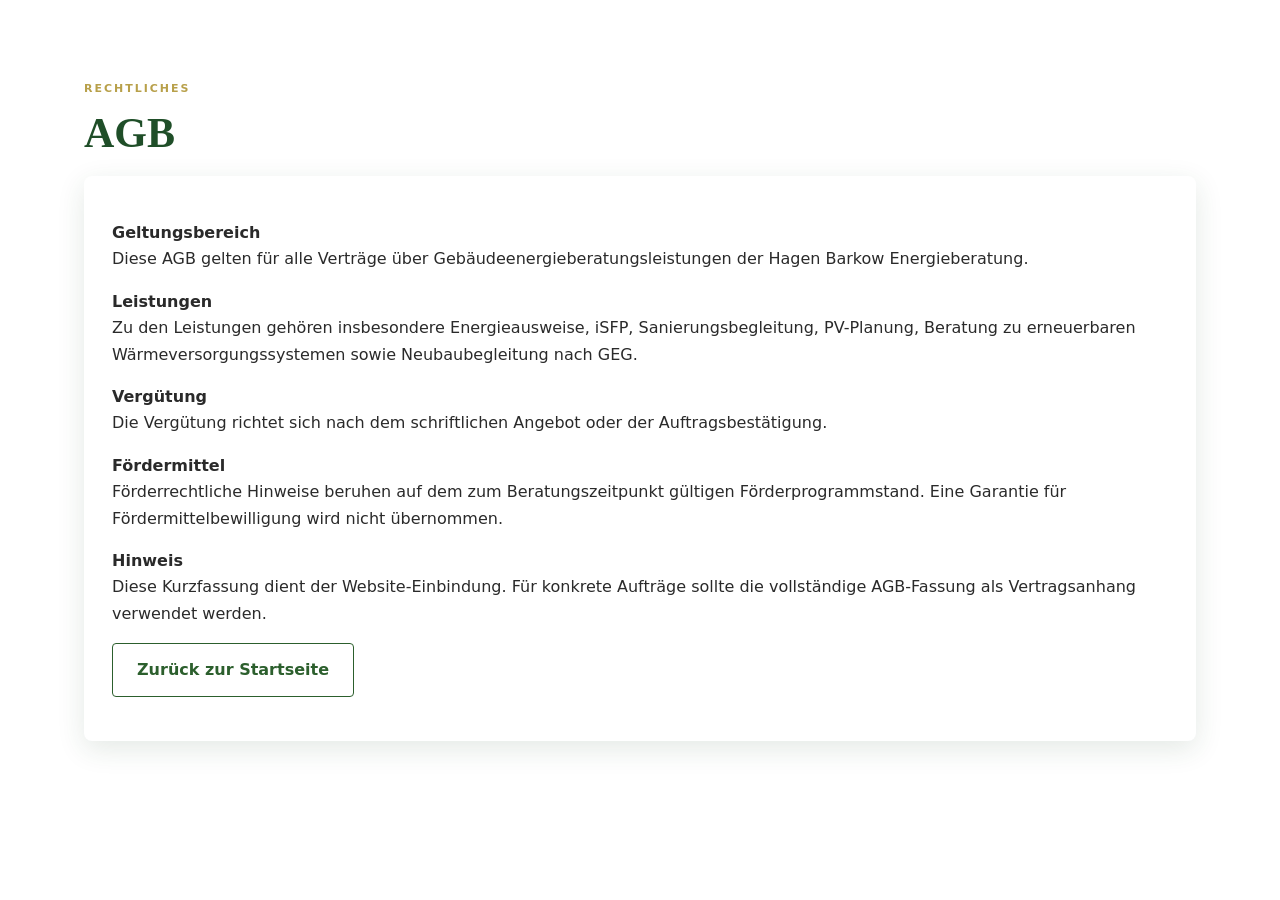
==== agb.html @ a82a9594 "Add files via upload" ====
<!DOCTYPE html><html lang="de"><head><meta charset="UTF-8"><meta name="viewport" content="width=device-width, initial-scale=1.0"><title>AGB | Hagen Barkow Energieberatung</title><link rel="stylesheet" href="style.css"></head><body><section class="section"><div class="container"><div class="eyebrow">Rechtliches</div><h2>AGB</h2><div class="box"><p><strong>Geltungsbereich</strong><br>Diese AGB gelten für alle Verträge über Gebäudeenergieberatungsleistungen der Hagen Barkow Energieberatung.</p><p><strong>Leistungen</strong><br>Zu den Leistungen gehören insbesondere Energieausweise, iSFP, Sanierungsbegleitung, PV-Planung, Beratung zu erneuerbaren Wärmeversorgungssystemen sowie Neubaubegleitung nach GEG.</p><p><strong>Vergütung</strong><br>Die Vergütung richtet sich nach dem schriftlichen Angebot oder der Auftragsbestätigung.</p><p><strong>Fördermittel</strong><br>Förderrechtliche Hinweise beruhen auf dem zum Beratungszeitpunkt gültigen Förderprogrammstand. Eine Garantie für Fördermittelbewilligung wird nicht übernommen.</p><p><strong>Hinweis</strong><br>Diese Kurzfassung dient der Website-Einbindung. Für konkrete Aufträge sollte die vollständige AGB-Fassung als Vertragsanhang verwendet werden.</p><p><a class="btn btn-outline" href="index.html">Zurück zur Startseite</a></p></div></div></section></body></html>
---- style.css ----
:root{--gd:#1F4E28;--gm:#2C5F2D;--gl:#E8F2E9;--gp:#F4FAF4;--gold:#B8A04A;--gray:#2A2A2A;--mid:#5A6A5B;--white:#fff;--serif:'Fraunces',Georgia,serif;--sans:'DM Sans',system-ui,sans-serif;--shadow:0 8px 28px rgba(31,78,40,.12);--max:1160px}
*{box-sizing:border-box}html{scroll-behavior:smooth}body{margin:0;font-family:var(--sans);color:var(--gray);line-height:1.65;background:#fff}a{text-decoration:none;color:inherit}.container{max-width:var(--max);margin:0 auto;padding:0 24px}
nav{position:fixed;top:0;left:0;right:0;background:rgba(31,78,40,.96);z-index:100;border-bottom:1px solid rgba(255,255,255,.08)}nav.scrolled{box-shadow:0 8px 24px rgba(0,0,0,.22)}
.nav-inner{display:flex;align-items:center;justify-content:space-between;height:66px;gap:24px}.nav-logo{font-family:var(--serif);font-size:18px;font-weight:700;color:#fff}.nav-logo span{color:var(--gold)}.nav-links{display:flex;gap:24px;list-style:none}.nav-links a{font-size:14px;color:rgba(255,255,255,.8)}.nav-links a:hover{color:#fff}.nav-cta{white-space:nowrap}.hamburger{display:none;flex-direction:column;gap:4px;cursor:pointer}.hamburger span{width:22px;height:2px;background:#fff}
.hero{padding:120px 0 80px;background:linear-gradient(135deg,var(--gd),var(--gm));color:#fff;position:relative;overflow:hidden}.hero-bg,.hero-grid{position:absolute;inset:0}.hero-bg{background:radial-gradient(ellipse 70% 60% at 100% 10%, rgba(61,122,62,.35) 0%, transparent 55%),radial-gradient(ellipse 40% 70% at -5% 85%, rgba(44,95,45,.35) 0%, transparent 55%)}.hero-grid{background-image:linear-gradient(rgba(255,255,255,.025) 1px, transparent 1px),linear-gradient(90deg, rgba(255,255,255,.025) 1px, transparent 1px);background-size:56px 56px}
.hero-inner{position:relative;display:grid;grid-template-columns:1.2fr .8fr;gap:48px;align-items:center}.hero-tag{display:inline-block;padding:6px 14px;border:1px solid rgba(184,160,74,.35);background:rgba(184,160,74,.14);border-radius:999px;color:var(--gold);font-size:12px;font-weight:700;letter-spacing:.12em;text-transform:uppercase}.hero h1{font-family:var(--serif);font-size:clamp(36px,6vw,68px);line-height:1.05;margin:18px 0 8px}.hero h1 em{color:#A7C5A6}.hero-sub{font-family:var(--serif);font-style:italic;color:rgba(255,255,255,.72);font-size:22px}.hero-desc{margin:24px 0;max-width:620px;padding-left:18px;border-left:2px solid var(--gold);color:rgba(255,255,255,.84)}.hero-actions{display:flex;gap:14px;flex-wrap:wrap}.hero-note{margin:14px 0 24px;color:rgba(255,255,255,.72);font-size:14px}.hero-trust{display:flex;flex-wrap:wrap;gap:16px;color:rgba(255,255,255,.75);font-size:13px}.hero-card,.box,.card{background:#fff;border-radius:8px;box-shadow:var(--shadow)}.hero-card{padding:28px;color:var(--gray)}.hero-card h3,.card h3,.box h3{font-family:var(--serif);font-size:22px;color:var(--gd);margin:0 0 14px}.service-list{padding-left:18px;line-height:1.9}
.btn{display:inline-flex;align-items:center;justify-content:center;padding:13px 24px;border-radius:4px;font-weight:700;border:none;cursor:pointer}.btn-primary{background:var(--gold);color:#fff}.btn-ghost{background:transparent;border:1px solid rgba(255,255,255,.45);color:#fff}.btn-outline{background:transparent;border:1px solid var(--gm);color:var(--gm)}
.stats-bar{background:var(--gm);color:#fff}.stats-inner{display:grid;grid-template-columns:repeat(4,1fr)}.stats-inner>div{text-align:center;padding:22px 12px;border-right:1px solid rgba(255,255,255,.14)}.stats-inner>div:last-child{border-right:none}.stats-inner strong{display:block;font-family:var(--serif);font-size:28px}.stats-inner span{font-size:12px;color:rgba(255,255,255,.72)}
.section{padding:80px 0}.section-sm{padding:56px 0}.alt{background:var(--gp)}.dark{background:var(--gd);color:#fff}.eyebrow{font-size:11px;font-weight:700;letter-spacing:.18em;text-transform:uppercase;color:var(--gold);margin-bottom:12px}.eyebrow.light{color:#fff}h2{font-family:var(--serif);font-size:clamp(28px,4vw,42px);line-height:1.14;color:var(--gd);margin:0 0 18px}.dark h2,.cta-bg h2{color:#fff}.section-intro{max-width:680px;color:var(--mid)}.light-text{color:rgba(255,255,255,.75)}
.two-col{display:grid;grid-template-columns:1fr 1fr;gap:56px;align-items:start}.box{padding:28px}.checklist{padding-left:18px;line-height:1.9}.cards{display:grid;grid-template-columns:repeat(3,1fr);gap:20px}.cards.three{grid-template-columns:repeat(3,1fr)}.card{padding:24px}.darkcard{background:rgba(255,255,255,.08);color:#fff;border:1px solid rgba(255,255,255,.1)}.darkcard h3{color:#fff}
.contact-lead{margin:16px 0 10px;color:var(--gm);font-weight:700}.contact-form{display:grid;gap:12px;margin-top:18px}.contact-form input,.contact-form select,.contact-form textarea{width:100%;padding:12px 14px;border:1px solid rgba(44,95,45,.18);border-radius:4px;font:inherit}.contact-form textarea{min-height:120px;resize:vertical}.consent{display:flex;gap:8px;align-items:flex-start;font-size:12px;color:var(--mid)}.consent a{color:var(--gm);text-decoration:underline}
.cta-bg{background:var(--gm);color:#fff}.cta-inner{display:grid;grid-template-columns:1fr auto;gap:40px;align-items:center}.cta-buttons{display:flex;gap:12px;flex-direction:column}
footer{background:var(--gd);color:rgba(255,255,255,.75);padding:36px 0}.footer{display:flex;justify-content:space-between;gap:24px;align-items:flex-start}.footer-title{font-family:var(--serif);font-size:22px;color:#fff;margin-bottom:8px}.footer-links{display:flex;gap:18px;flex-wrap:wrap}.footer-links a{color:rgba(255,255,255,.75)}.footer-links a:hover{color:#fff}
@media (max-width:900px){.hero-inner,.two-col,.cards,.cards.three{grid-template-columns:1fr}.stats-inner{grid-template-columns:repeat(2,1fr)}}
@media (max-width:760px){.nav-links,.nav-cta{display:none}.hamburger{display:flex}.nav-links.mobile-open{display:flex;position:absolute;top:66px;left:0;right:0;background:rgba(31,78,40,.98);padding:16px 24px;flex-direction:column}.footer,.cta-inner{flex-direction:column;display:flex}}
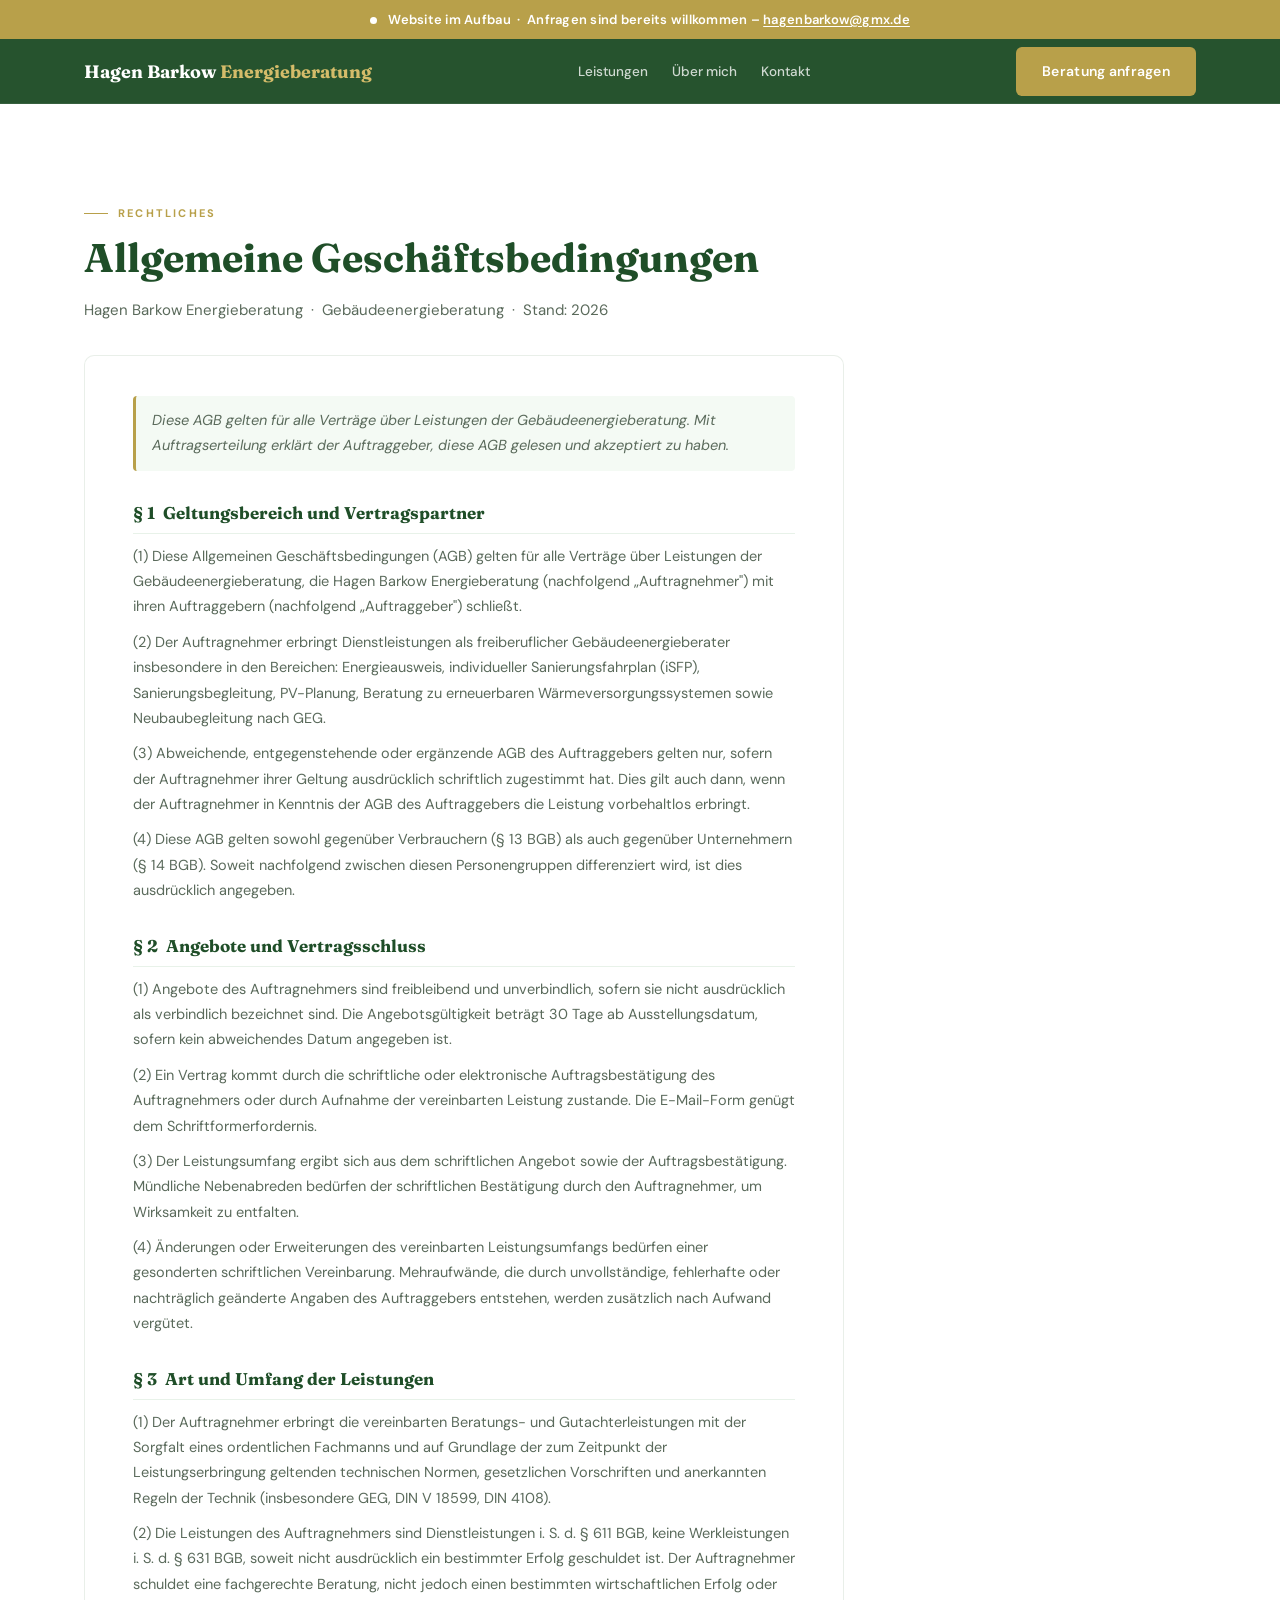
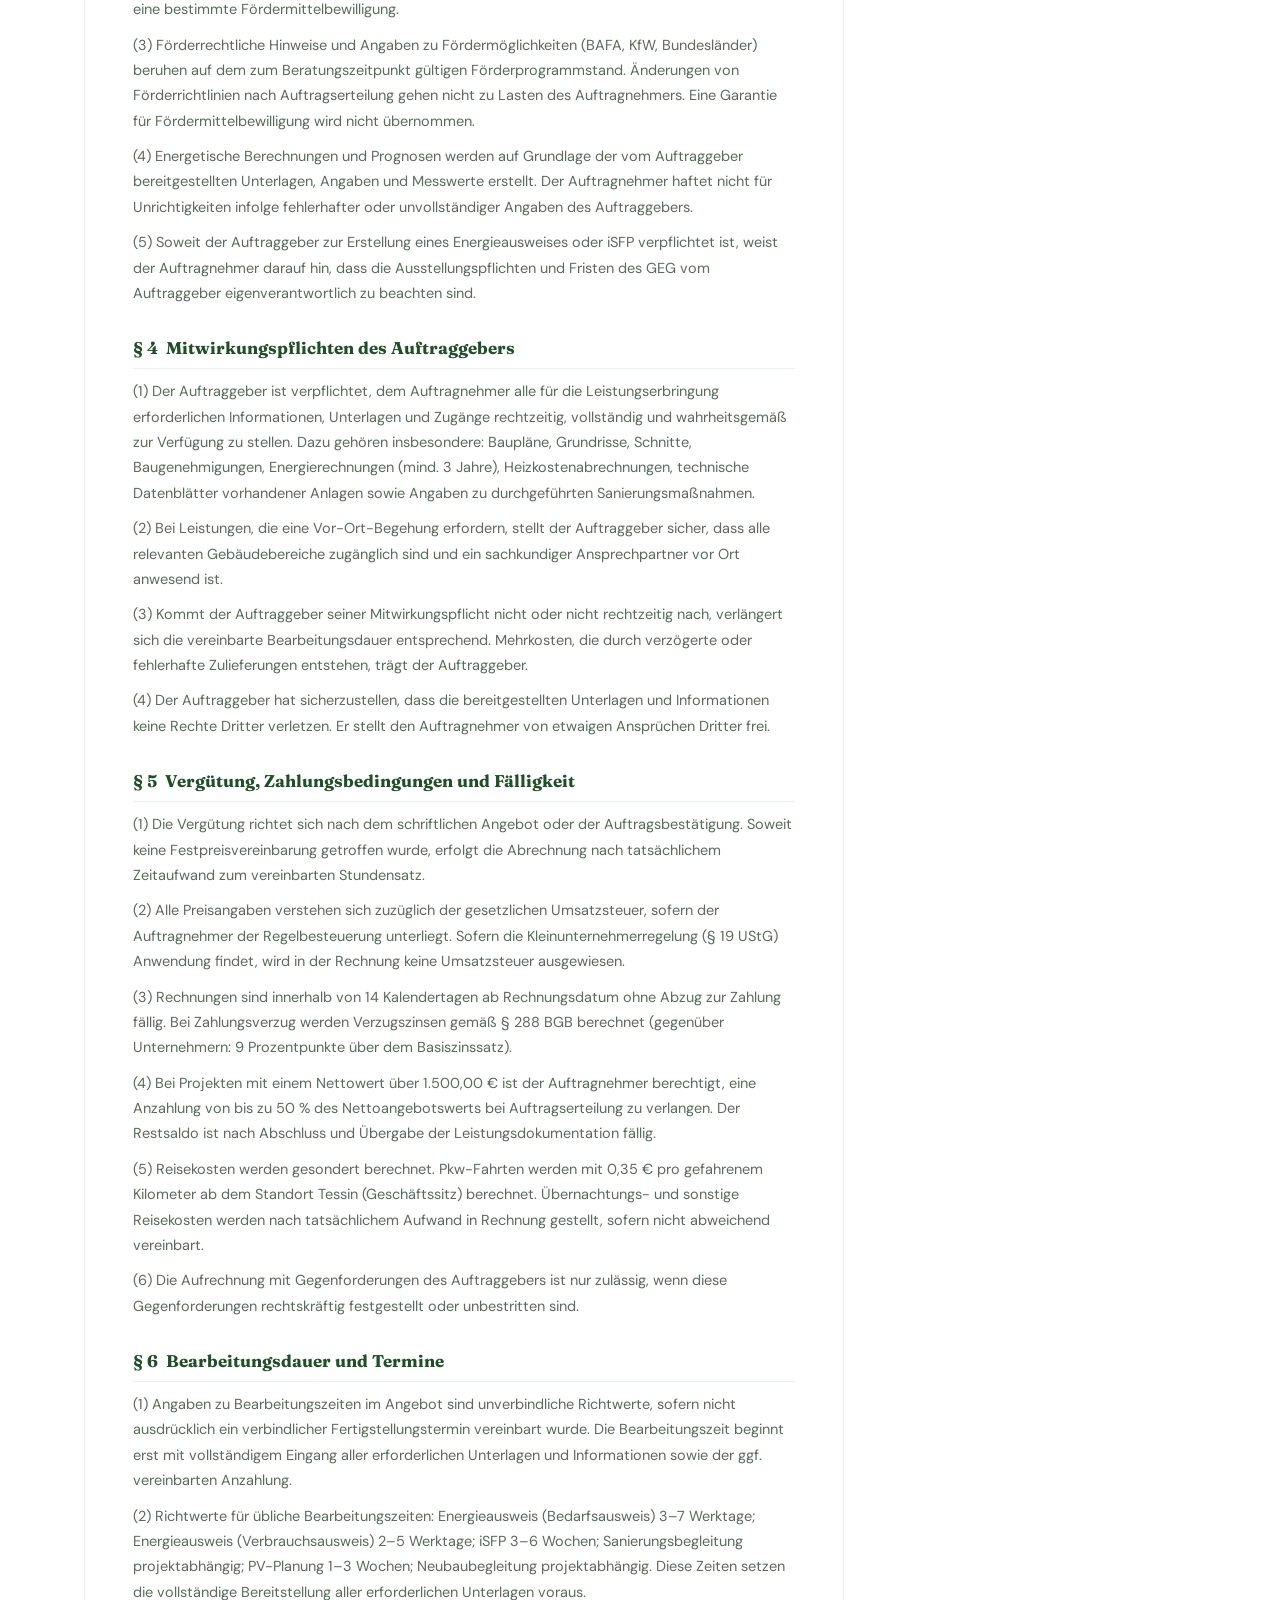
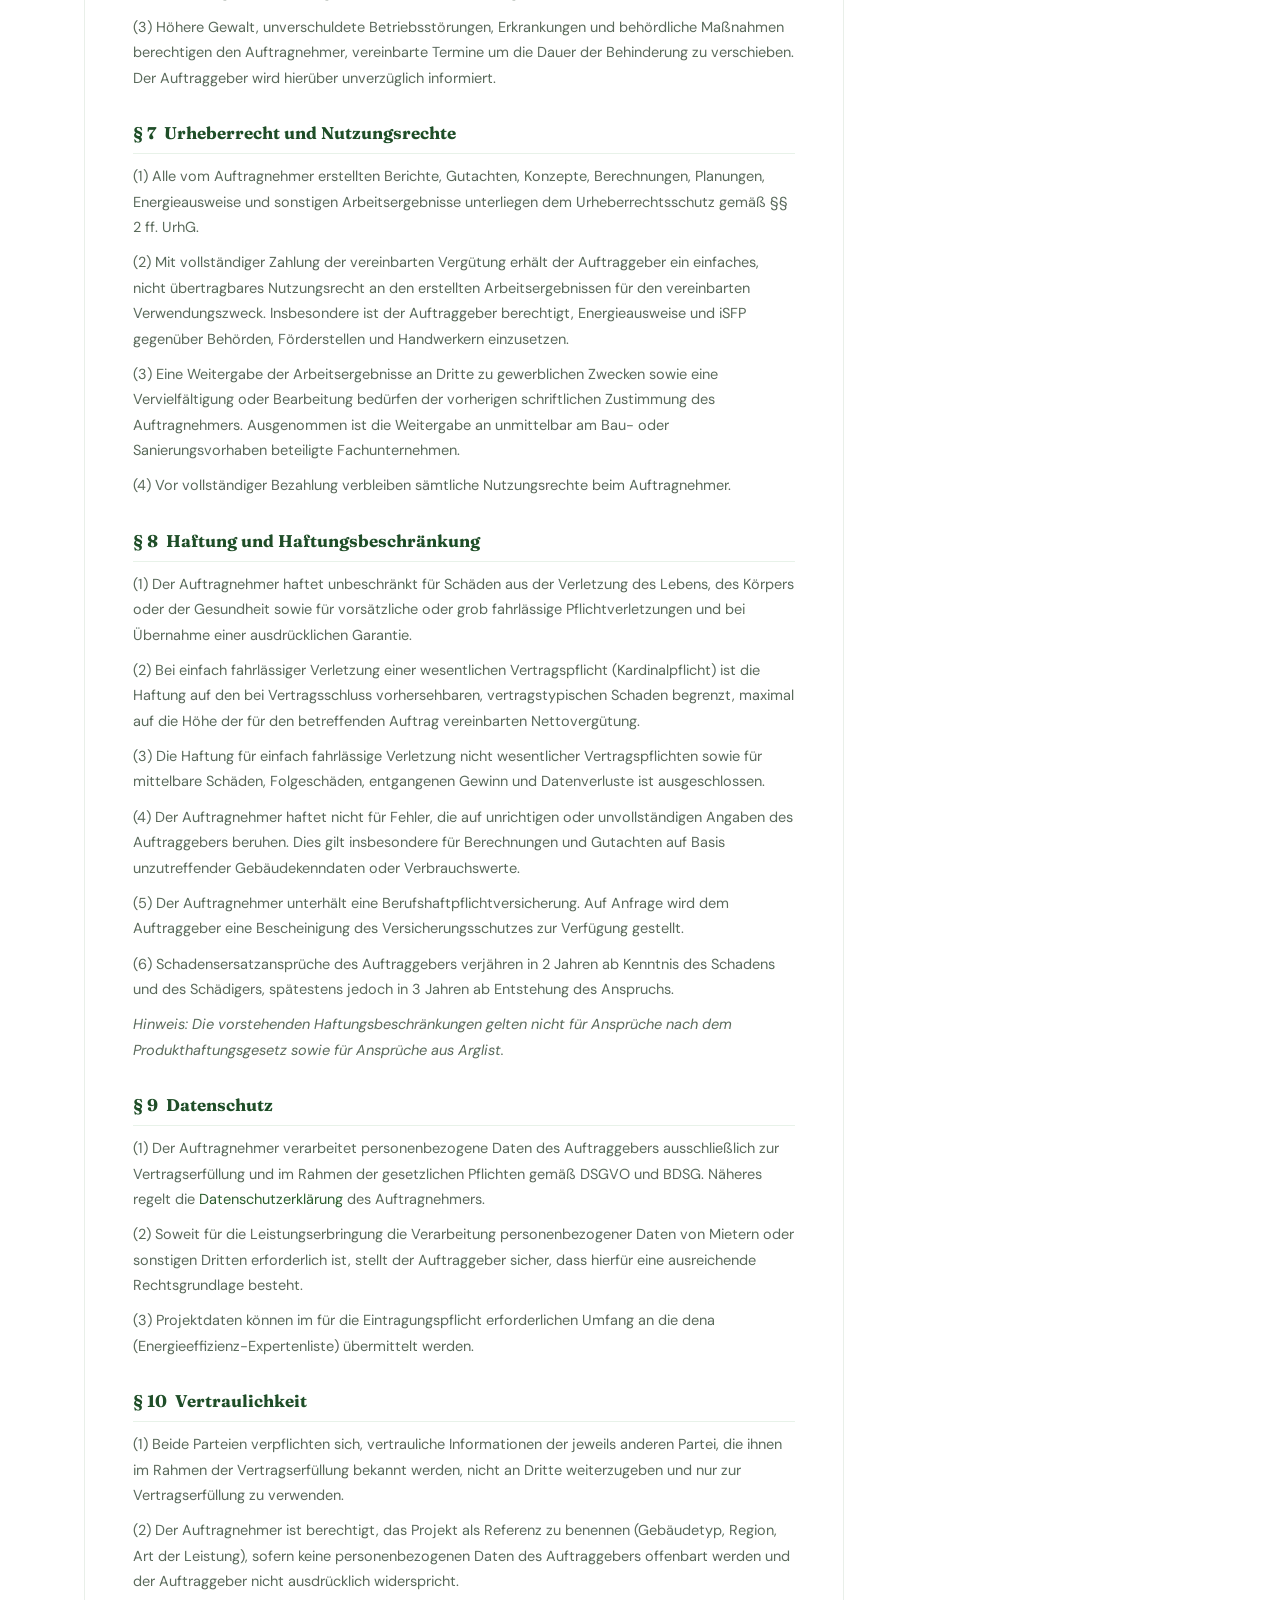
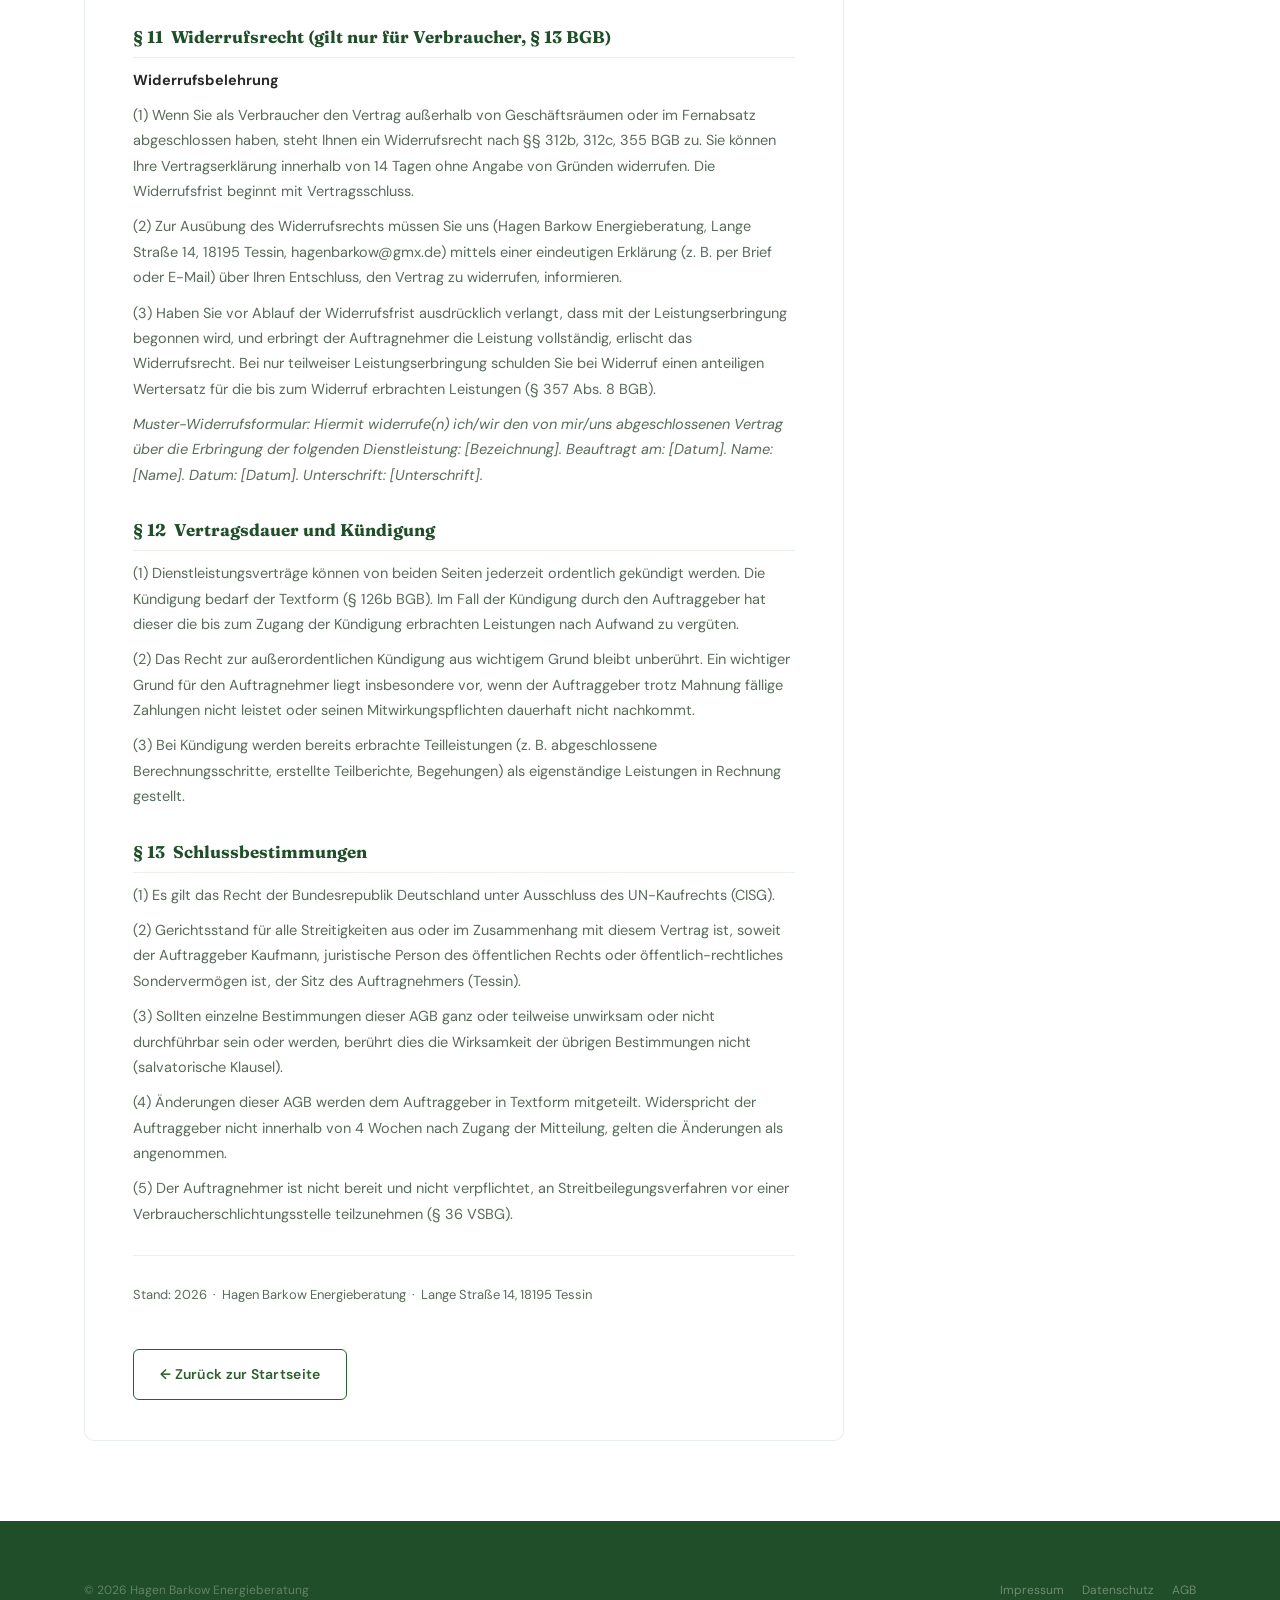
==== commit 0fc1461c: "Add files via upload" ====
--- a/agb.html
+++ b/agb.html
@@ -1 +1,151 @@
-<!DOCTYPE html><html lang="de"><head><meta charset="UTF-8"><meta name="viewport" content="width=device-width, initial-scale=1.0"><title>AGB | Hagen Barkow Energieberatung</title><link rel="stylesheet" href="style.css"></head><body><section class="section"><div class="container"><div class="eyebrow">Rechtliches</div><h2>AGB</h2><div class="box"><p><strong>Geltungsbereich</strong><br>Diese AGB gelten für alle Verträge über Gebäudeenergieberatungsleistungen der Hagen Barkow Energieberatung.</p><p><strong>Leistungen</strong><br>Zu den Leistungen gehören insbesondere Energieausweise, iSFP, Sanierungsbegleitung, PV-Planung, Beratung zu erneuerbaren Wärmeversorgungssystemen sowie Neubaubegleitung nach GEG.</p><p><strong>Vergütung</strong><br>Die Vergütung richtet sich nach dem schriftlichen Angebot oder der Auftragsbestätigung.</p><p><strong>Fördermittel</strong><br>Förderrechtliche Hinweise beruhen auf dem zum Beratungszeitpunkt gültigen Förderprogrammstand. Eine Garantie für Fördermittelbewilligung wird nicht übernommen.</p><p><strong>Hinweis</strong><br>Diese Kurzfassung dient der Website-Einbindung. Für konkrete Aufträge sollte die vollständige AGB-Fassung als Vertragsanhang verwendet werden.</p><p><a class="btn btn-outline" href="index.html">Zurück zur Startseite</a></p></div></div></section></body></html>+<!DOCTYPE html>
+<html lang="de">
+<head>
+  <meta charset="UTF-8">
+  <meta name="viewport" content="width=device-width, initial-scale=1.0">
+  <title>AGB | Hagen Barkow Energieberatung</title>
+  <meta name="description" content="Allgemeine Geschäftsbedingungen der Hagen Barkow Energieberatung.">
+  <link rel="preconnect" href="https://fonts.googleapis.com">
+  <link href="https://fonts.googleapis.com/css2?family=Fraunces:ital,wght@0,400;0,600;0,700;1,400&family=DM+Sans:wght@300;400;500;600;700&display=swap" rel="stylesheet">
+  <link rel="stylesheet" href="style.css">
+</head>
+<body>
+
+  <div class="site-banner">
+    <span class="banner-dot"></span>
+    Website im Aufbau &nbsp;·&nbsp; Anfragen sind bereits willkommen – <a href="mailto:hagenbarkow@gmx.de">hagenbarkow@gmx.de</a>
+  </div>
+
+  <nav id="navbar">
+    <div class="container nav-inner">
+      <a href="index.html" class="nav-logo">Hagen Barkow <span>Energieberatung</span></a>
+      <ul class="nav-links">
+        <li><a href="index.html#leistungen">Leistungen</a></li>
+        <li><a href="index.html#ueber-mich">Über mich</a></li>
+        <li><a href="index.html#kontakt">Kontakt</a></li>
+      </ul>
+      <a href="index.html#kontakt" class="btn btn-primary nav-cta">Beratung anfragen</a>
+    </div>
+  </nav>
+
+  <section class="legal-body">
+    <div class="container">
+      <div class="eyebrow">Rechtliches</div>
+      <h2>Allgemeine Geschäftsbedingungen</h2>
+      <p style="color:var(--mid);margin-bottom:32px;font-size:15px">Hagen Barkow Energieberatung &nbsp;·&nbsp; Gebäudeenergieberatung &nbsp;·&nbsp; Stand: 2026</p>
+
+      <div class="legal-card">
+
+        <p style="font-style:italic;color:var(--mid);margin-bottom:24px;padding:12px 16px;background:var(--gp);border-left:3px solid var(--gold);border-radius:4px">
+          Diese AGB gelten für alle Verträge über Leistungen der Gebäudeenergieberatung. Mit Auftragserteilung erklärt der Auftraggeber, diese AGB gelesen und akzeptiert zu haben.
+        </p>
+
+        <h3>§ 1 &nbsp;Geltungsbereich und Vertragspartner</h3>
+        <p>(1) Diese Allgemeinen Geschäftsbedingungen (AGB) gelten für alle Verträge über Leistungen der Gebäudeenergieberatung, die Hagen Barkow Energieberatung (nachfolgend „Auftragnehmer") mit ihren Auftraggebern (nachfolgend „Auftraggeber") schließt.</p>
+        <p>(2) Der Auftragnehmer erbringt Dienstleistungen als freiberuflicher Gebäudeenergieberater insbesondere in den Bereichen: Energieausweis, individueller Sanierungsfahrplan (iSFP), Sanierungsbegleitung, PV-Planung, Beratung zu erneuerbaren Wärmeversorgungssystemen sowie Neubaubegleitung nach GEG.</p>
+        <p>(3) Abweichende, entgegenstehende oder ergänzende AGB des Auftraggebers gelten nur, sofern der Auftragnehmer ihrer Geltung ausdrücklich schriftlich zugestimmt hat. Dies gilt auch dann, wenn der Auftragnehmer in Kenntnis der AGB des Auftraggebers die Leistung vorbehaltlos erbringt.</p>
+        <p>(4) Diese AGB gelten sowohl gegenüber Verbrauchern (§ 13 BGB) als auch gegenüber Unternehmern (§ 14 BGB). Soweit nachfolgend zwischen diesen Personengruppen differenziert wird, ist dies ausdrücklich angegeben.</p>
+
+        <h3>§ 2 &nbsp;Angebote und Vertragsschluss</h3>
+        <p>(1) Angebote des Auftragnehmers sind freibleibend und unverbindlich, sofern sie nicht ausdrücklich als verbindlich bezeichnet sind. Die Angebotsgültigkeit beträgt 30 Tage ab Ausstellungsdatum, sofern kein abweichendes Datum angegeben ist.</p>
+        <p>(2) Ein Vertrag kommt durch die schriftliche oder elektronische Auftragsbestätigung des Auftragnehmers oder durch Aufnahme der vereinbarten Leistung zustande. Die E-Mail-Form genügt dem Schriftformerfordernis.</p>
+        <p>(3) Der Leistungsumfang ergibt sich aus dem schriftlichen Angebot sowie der Auftragsbestätigung. Mündliche Nebenabreden bedürfen der schriftlichen Bestätigung durch den Auftragnehmer, um Wirksamkeit zu entfalten.</p>
+        <p>(4) Änderungen oder Erweiterungen des vereinbarten Leistungsumfangs bedürfen einer gesonderten schriftlichen Vereinbarung. Mehraufwände, die durch unvollständige, fehlerhafte oder nachträglich geänderte Angaben des Auftraggebers entstehen, werden zusätzlich nach Aufwand vergütet.</p>
+
+        <h3>§ 3 &nbsp;Art und Umfang der Leistungen</h3>
+        <p>(1) Der Auftragnehmer erbringt die vereinbarten Beratungs- und Gutachterleistungen mit der Sorgfalt eines ordentlichen Fachmanns und auf Grundlage der zum Zeitpunkt der Leistungserbringung geltenden technischen Normen, gesetzlichen Vorschriften und anerkannten Regeln der Technik (insbesondere GEG, DIN V 18599, DIN 4108).</p>
+        <p>(2) Die Leistungen des Auftragnehmers sind Dienstleistungen i. S. d. § 611 BGB, keine Werkleistungen i. S. d. § 631 BGB, soweit nicht ausdrücklich ein bestimmter Erfolg geschuldet ist. Der Auftragnehmer schuldet eine fachgerechte Beratung, nicht jedoch einen bestimmten wirtschaftlichen Erfolg oder eine bestimmte Fördermittelbewilligung.</p>
+        <p>(3) Förderrechtliche Hinweise und Angaben zu Fördermöglichkeiten (BAFA, KfW, Bundesländer) beruhen auf dem zum Beratungszeitpunkt gültigen Förderprogrammstand. Änderungen von Förderrichtlinien nach Auftragserteilung gehen nicht zu Lasten des Auftragnehmers. Eine Garantie für Fördermittelbewilligung wird nicht übernommen.</p>
+        <p>(4) Energetische Berechnungen und Prognosen werden auf Grundlage der vom Auftraggeber bereitgestellten Unterlagen, Angaben und Messwerte erstellt. Der Auftragnehmer haftet nicht für Unrichtigkeiten infolge fehlerhafter oder unvollständiger Angaben des Auftraggebers.</p>
+        <p>(5) Soweit der Auftraggeber zur Erstellung eines Energieausweises oder iSFP verpflichtet ist, weist der Auftragnehmer darauf hin, dass die Ausstellungspflichten und Fristen des GEG vom Auftraggeber eigenverantwortlich zu beachten sind.</p>
+
+        <h3>§ 4 &nbsp;Mitwirkungspflichten des Auftraggebers</h3>
+        <p>(1) Der Auftraggeber ist verpflichtet, dem Auftragnehmer alle für die Leistungserbringung erforderlichen Informationen, Unterlagen und Zugänge rechtzeitig, vollständig und wahrheitsgemäß zur Verfügung zu stellen. Dazu gehören insbesondere: Baupläne, Grundrisse, Schnitte, Baugenehmigungen, Energierechnungen (mind. 3 Jahre), Heizkostenabrechnungen, technische Datenblätter vorhandener Anlagen sowie Angaben zu durchgeführten Sanierungsmaßnahmen.</p>
+        <p>(2) Bei Leistungen, die eine Vor-Ort-Begehung erfordern, stellt der Auftraggeber sicher, dass alle relevanten Gebäudebereiche zugänglich sind und ein sachkundiger Ansprechpartner vor Ort anwesend ist.</p>
+        <p>(3) Kommt der Auftraggeber seiner Mitwirkungspflicht nicht oder nicht rechtzeitig nach, verlängert sich die vereinbarte Bearbeitungsdauer entsprechend. Mehrkosten, die durch verzögerte oder fehlerhafte Zulieferungen entstehen, trägt der Auftraggeber.</p>
+        <p>(4) Der Auftraggeber hat sicherzustellen, dass die bereitgestellten Unterlagen und Informationen keine Rechte Dritter verletzen. Er stellt den Auftragnehmer von etwaigen Ansprüchen Dritter frei.</p>
+
+        <h3>§ 5 &nbsp;Vergütung, Zahlungsbedingungen und Fälligkeit</h3>
+        <p>(1) Die Vergütung richtet sich nach dem schriftlichen Angebot oder der Auftragsbestätigung. Soweit keine Festpreisvereinbarung getroffen wurde, erfolgt die Abrechnung nach tatsächlichem Zeitaufwand zum vereinbarten Stundensatz.</p>
+        <p>(2) Alle Preisangaben verstehen sich zuzüglich der gesetzlichen Umsatzsteuer, sofern der Auftragnehmer der Regelbesteuerung unterliegt. Sofern die Kleinunternehmerregelung (§ 19 UStG) Anwendung findet, wird in der Rechnung keine Umsatzsteuer ausgewiesen.</p>
+        <p>(3) Rechnungen sind innerhalb von 14 Kalendertagen ab Rechnungsdatum ohne Abzug zur Zahlung fällig. Bei Zahlungsverzug werden Verzugszinsen gemäß § 288 BGB berechnet (gegenüber Unternehmern: 9 Prozentpunkte über dem Basiszinssatz).</p>
+        <p>(4) Bei Projekten mit einem Nettowert über 1.500,00 € ist der Auftragnehmer berechtigt, eine Anzahlung von bis zu 50 % des Nettoangebotswerts bei Auftragserteilung zu verlangen. Der Restsaldo ist nach Abschluss und Übergabe der Leistungsdokumentation fällig.</p>
+        <p>(5) Reisekosten werden gesondert berechnet. Pkw-Fahrten werden mit 0,35 € pro gefahrenem Kilometer ab dem Standort Tessin (Geschäftssitz) berechnet. Übernachtungs- und sonstige Reisekosten werden nach tatsächlichem Aufwand in Rechnung gestellt, sofern nicht abweichend vereinbart.</p>
+        <p>(6) Die Aufrechnung mit Gegenforderungen des Auftraggebers ist nur zulässig, wenn diese Gegenforderungen rechtskräftig festgestellt oder unbestritten sind.</p>
+
+        <h3>§ 6 &nbsp;Bearbeitungsdauer und Termine</h3>
+        <p>(1) Angaben zu Bearbeitungszeiten im Angebot sind unverbindliche Richtwerte, sofern nicht ausdrücklich ein verbindlicher Fertigstellungstermin vereinbart wurde. Die Bearbeitungszeit beginnt erst mit vollständigem Eingang aller erforderlichen Unterlagen und Informationen sowie der ggf. vereinbarten Anzahlung.</p>
+        <p>(2) Richtwerte für übliche Bearbeitungszeiten: Energieausweis (Bedarfsausweis) 3–7 Werktage; Energieausweis (Verbrauchsausweis) 2–5 Werktage; iSFP 3–6 Wochen; Sanierungsbegleitung projektabhängig; PV-Planung 1–3 Wochen; Neubaubegleitung projektabhängig. Diese Zeiten setzen die vollständige Bereitstellung aller erforderlichen Unterlagen voraus.</p>
+        <p>(3) Höhere Gewalt, unverschuldete Betriebsstörungen, Erkrankungen und behördliche Maßnahmen berechtigen den Auftragnehmer, vereinbarte Termine um die Dauer der Behinderung zu verschieben. Der Auftraggeber wird hierüber unverzüglich informiert.</p>
+
+        <h3>§ 7 &nbsp;Urheberrecht und Nutzungsrechte</h3>
+        <p>(1) Alle vom Auftragnehmer erstellten Berichte, Gutachten, Konzepte, Berechnungen, Planungen, Energieausweise und sonstigen Arbeitsergebnisse unterliegen dem Urheberrechtsschutz gemäß §§ 2 ff. UrhG.</p>
+        <p>(2) Mit vollständiger Zahlung der vereinbarten Vergütung erhält der Auftraggeber ein einfaches, nicht übertragbares Nutzungsrecht an den erstellten Arbeitsergebnissen für den vereinbarten Verwendungszweck. Insbesondere ist der Auftraggeber berechtigt, Energieausweise und iSFP gegenüber Behörden, Förderstellen und Handwerkern einzusetzen.</p>
+        <p>(3) Eine Weitergabe der Arbeitsergebnisse an Dritte zu gewerblichen Zwecken sowie eine Vervielfältigung oder Bearbeitung bedürfen der vorherigen schriftlichen Zustimmung des Auftragnehmers. Ausgenommen ist die Weitergabe an unmittelbar am Bau- oder Sanierungsvorhaben beteiligte Fachunternehmen.</p>
+        <p>(4) Vor vollständiger Bezahlung verbleiben sämtliche Nutzungsrechte beim Auftragnehmer.</p>
+
+        <h3>§ 8 &nbsp;Haftung und Haftungsbeschränkung</h3>
+        <p>(1) Der Auftragnehmer haftet unbeschränkt für Schäden aus der Verletzung des Lebens, des Körpers oder der Gesundheit sowie für vorsätzliche oder grob fahrlässige Pflichtverletzungen und bei Übernahme einer ausdrücklichen Garantie.</p>
+        <p>(2) Bei einfach fahrlässiger Verletzung einer wesentlichen Vertragspflicht (Kardinalpflicht) ist die Haftung auf den bei Vertragsschluss vorhersehbaren, vertragstypischen Schaden begrenzt, maximal auf die Höhe der für den betreffenden Auftrag vereinbarten Nettovergütung.</p>
+        <p>(3) Die Haftung für einfach fahrlässige Verletzung nicht wesentlicher Vertragspflichten sowie für mittelbare Schäden, Folgeschäden, entgangenen Gewinn und Datenverluste ist ausgeschlossen.</p>
+        <p>(4) Der Auftragnehmer haftet nicht für Fehler, die auf unrichtigen oder unvollständigen Angaben des Auftraggebers beruhen. Dies gilt insbesondere für Berechnungen und Gutachten auf Basis unzutreffender Gebäudekenndaten oder Verbrauchswerte.</p>
+        <p>(5) Der Auftragnehmer unterhält eine Berufshaftpflichtversicherung. Auf Anfrage wird dem Auftraggeber eine Bescheinigung des Versicherungsschutzes zur Verfügung gestellt.</p>
+        <p>(6) Schadensersatzansprüche des Auftraggebers verjähren in 2 Jahren ab Kenntnis des Schadens und des Schädigers, spätestens jedoch in 3 Jahren ab Entstehung des Anspruchs.</p>
+        <p><em>Hinweis: Die vorstehenden Haftungsbeschränkungen gelten nicht für Ansprüche nach dem Produkthaftungsgesetz sowie für Ansprüche aus Arglist.</em></p>
+
+        <h3>§ 9 &nbsp;Datenschutz</h3>
+        <p>(1) Der Auftragnehmer verarbeitet personenbezogene Daten des Auftraggebers ausschließlich zur Vertragserfüllung und im Rahmen der gesetzlichen Pflichten gemäß DSGVO und BDSG. Näheres regelt die <a href="datenschutz.html" style="color:var(--gm)">Datenschutzerklärung</a> des Auftragnehmers.</p>
+        <p>(2) Soweit für die Leistungserbringung die Verarbeitung personenbezogener Daten von Mietern oder sonstigen Dritten erforderlich ist, stellt der Auftraggeber sicher, dass hierfür eine ausreichende Rechtsgrundlage besteht.</p>
+        <p>(3) Projektdaten können im für die Eintragungspflicht erforderlichen Umfang an die dena (Energieeffizienz-Expertenliste) übermittelt werden.</p>
+
+        <h3>§ 10 &nbsp;Vertraulichkeit</h3>
+        <p>(1) Beide Parteien verpflichten sich, vertrauliche Informationen der jeweils anderen Partei, die ihnen im Rahmen der Vertragserfüllung bekannt werden, nicht an Dritte weiterzugeben und nur zur Vertragserfüllung zu verwenden.</p>
+        <p>(2) Der Auftragnehmer ist berechtigt, das Projekt als Referenz zu benennen (Gebäudetyp, Region, Art der Leistung), sofern keine personenbezogenen Daten des Auftraggebers offenbart werden und der Auftraggeber nicht ausdrücklich widerspricht.</p>
+
+        <h3>§ 11 &nbsp;Widerrufsrecht (gilt nur für Verbraucher, § 13 BGB)</h3>
+        <p><strong>Widerrufsbelehrung</strong></p>
+        <p>(1) Wenn Sie als Verbraucher den Vertrag außerhalb von Geschäftsräumen oder im Fernabsatz abgeschlossen haben, steht Ihnen ein Widerrufsrecht nach §§ 312b, 312c, 355 BGB zu. Sie können Ihre Vertragserklärung innerhalb von 14 Tagen ohne Angabe von Gründen widerrufen. Die Widerrufsfrist beginnt mit Vertragsschluss.</p>
+        <p>(2) Zur Ausübung des Widerrufsrechts müssen Sie uns (Hagen Barkow Energieberatung, Lange Straße 14, 18195 Tessin, hagenbarkow@gmx.de) mittels einer eindeutigen Erklärung (z. B. per Brief oder E-Mail) über Ihren Entschluss, den Vertrag zu widerrufen, informieren.</p>
+        <p>(3) Haben Sie vor Ablauf der Widerrufsfrist ausdrücklich verlangt, dass mit der Leistungserbringung begonnen wird, und erbringt der Auftragnehmer die Leistung vollständig, erlischt das Widerrufsrecht. Bei nur teilweiser Leistungserbringung schulden Sie bei Widerruf einen anteiligen Wertersatz für die bis zum Widerruf erbrachten Leistungen (§ 357 Abs. 8 BGB).</p>
+        <p><em>Muster-Widerrufsformular: Hiermit widerrufe(n) ich/wir den von mir/uns abgeschlossenen Vertrag über die Erbringung der folgenden Dienstleistung: [Bezeichnung]. Beauftragt am: [Datum]. Name: [Name]. Datum: [Datum]. Unterschrift: [Unterschrift].</em></p>
+
+        <h3>§ 12 &nbsp;Vertragsdauer und Kündigung</h3>
+        <p>(1) Dienstleistungsverträge können von beiden Seiten jederzeit ordentlich gekündigt werden. Die Kündigung bedarf der Textform (§ 126b BGB). Im Fall der Kündigung durch den Auftraggeber hat dieser die bis zum Zugang der Kündigung erbrachten Leistungen nach Aufwand zu vergüten.</p>
+        <p>(2) Das Recht zur außerordentlichen Kündigung aus wichtigem Grund bleibt unberührt. Ein wichtiger Grund für den Auftragnehmer liegt insbesondere vor, wenn der Auftraggeber trotz Mahnung fällige Zahlungen nicht leistet oder seinen Mitwirkungspflichten dauerhaft nicht nachkommt.</p>
+        <p>(3) Bei Kündigung werden bereits erbrachte Teilleistungen (z. B. abgeschlossene Berechnungsschritte, erstellte Teilberichte, Begehungen) als eigenständige Leistungen in Rechnung gestellt.</p>
+
+        <h3>§ 13 &nbsp;Schlussbestimmungen</h3>
+        <p>(1) Es gilt das Recht der Bundesrepublik Deutschland unter Ausschluss des UN-Kaufrechts (CISG).</p>
+        <p>(2) Gerichtsstand für alle Streitigkeiten aus oder im Zusammenhang mit diesem Vertrag ist, soweit der Auftraggeber Kaufmann, juristische Person des öffentlichen Rechts oder öffentlich-rechtliches Sondervermögen ist, der Sitz des Auftragnehmers (Tessin).</p>
+        <p>(3) Sollten einzelne Bestimmungen dieser AGB ganz oder teilweise unwirksam oder nicht durchführbar sein oder werden, berührt dies die Wirksamkeit der übrigen Bestimmungen nicht (salvatorische Klausel).</p>
+        <p>(4) Änderungen dieser AGB werden dem Auftraggeber in Textform mitgeteilt. Widerspricht der Auftraggeber nicht innerhalb von 4 Wochen nach Zugang der Mitteilung, gelten die Änderungen als angenommen.</p>
+        <p>(5) Der Auftragnehmer ist nicht bereit und nicht verpflichtet, an Streitbeilegungsverfahren vor einer Verbraucherschlichtungsstelle teilzunehmen (§ 36 VSBG).</p>
+
+        <hr style="border:none;border-top:1px solid var(--gl);margin:28px 0">
+        <p style="font-size:13px;color:var(--mid)">Stand: 2026 &nbsp;·&nbsp; Hagen Barkow Energieberatung &nbsp;·&nbsp; Lange Straße 14, 18195 Tessin</p>
+
+        <a class="btn btn-outline back-link" href="index.html">← Zurück zur Startseite</a>
+      </div>
+    </div>
+  </section>
+
+  <footer>
+    <div class="container">
+      <div class="footer-bottom" style="padding:20px 0">
+        <div class="footer-copy">© 2026 Hagen Barkow Energieberatung</div>
+        <div class="footer-legal">
+          <a href="impressum.html">Impressum</a>
+          <a href="datenschutz.html">Datenschutz</a>
+          <a href="agb.html">AGB</a>
+        </div>
+      </div>
+    </div>
+  </footer>
+
+  <script>
+    window.addEventListener('scroll', () => {
+      document.getElementById('navbar').classList.toggle('scrolled', window.scrollY > 40);
+    });
+  </script>
+</body>
+</html>
--- a/style.css
+++ b/style.css
@@ -1,16 +1,611 @@
-
-:root{--gd:#1F4E28;--gm:#2C5F2D;--gl:#E8F2E9;--gp:#F4FAF4;--gold:#B8A04A;--gray:#2A2A2A;--mid:#5A6A5B;--white:#fff;--serif:'Fraunces',Georgia,serif;--sans:'DM Sans',system-ui,sans-serif;--shadow:0 8px 28px rgba(31,78,40,.12);--max:1160px}
-*{box-sizing:border-box}html{scroll-behavior:smooth}body{margin:0;font-family:var(--sans);color:var(--gray);line-height:1.65;background:#fff}a{text-decoration:none;color:inherit}.container{max-width:var(--max);margin:0 auto;padding:0 24px}
-nav{position:fixed;top:0;left:0;right:0;background:rgba(31,78,40,.96);z-index:100;border-bottom:1px solid rgba(255,255,255,.08)}nav.scrolled{box-shadow:0 8px 24px rgba(0,0,0,.22)}
-.nav-inner{display:flex;align-items:center;justify-content:space-between;height:66px;gap:24px}.nav-logo{font-family:var(--serif);font-size:18px;font-weight:700;color:#fff}.nav-logo span{color:var(--gold)}.nav-links{display:flex;gap:24px;list-style:none}.nav-links a{font-size:14px;color:rgba(255,255,255,.8)}.nav-links a:hover{color:#fff}.nav-cta{white-space:nowrap}.hamburger{display:none;flex-direction:column;gap:4px;cursor:pointer}.hamburger span{width:22px;height:2px;background:#fff}
-.hero{padding:120px 0 80px;background:linear-gradient(135deg,var(--gd),var(--gm));color:#fff;position:relative;overflow:hidden}.hero-bg,.hero-grid{position:absolute;inset:0}.hero-bg{background:radial-gradient(ellipse 70% 60% at 100% 10%, rgba(61,122,62,.35) 0%, transparent 55%),radial-gradient(ellipse 40% 70% at -5% 85%, rgba(44,95,45,.35) 0%, transparent 55%)}.hero-grid{background-image:linear-gradient(rgba(255,255,255,.025) 1px, transparent 1px),linear-gradient(90deg, rgba(255,255,255,.025) 1px, transparent 1px);background-size:56px 56px}
-.hero-inner{position:relative;display:grid;grid-template-columns:1.2fr .8fr;gap:48px;align-items:center}.hero-tag{display:inline-block;padding:6px 14px;border:1px solid rgba(184,160,74,.35);background:rgba(184,160,74,.14);border-radius:999px;color:var(--gold);font-size:12px;font-weight:700;letter-spacing:.12em;text-transform:uppercase}.hero h1{font-family:var(--serif);font-size:clamp(36px,6vw,68px);line-height:1.05;margin:18px 0 8px}.hero h1 em{color:#A7C5A6}.hero-sub{font-family:var(--serif);font-style:italic;color:rgba(255,255,255,.72);font-size:22px}.hero-desc{margin:24px 0;max-width:620px;padding-left:18px;border-left:2px solid var(--gold);color:rgba(255,255,255,.84)}.hero-actions{display:flex;gap:14px;flex-wrap:wrap}.hero-note{margin:14px 0 24px;color:rgba(255,255,255,.72);font-size:14px}.hero-trust{display:flex;flex-wrap:wrap;gap:16px;color:rgba(255,255,255,.75);font-size:13px}.hero-card,.box,.card{background:#fff;border-radius:8px;box-shadow:var(--shadow)}.hero-card{padding:28px;color:var(--gray)}.hero-card h3,.card h3,.box h3{font-family:var(--serif);font-size:22px;color:var(--gd);margin:0 0 14px}.service-list{padding-left:18px;line-height:1.9}
-.btn{display:inline-flex;align-items:center;justify-content:center;padding:13px 24px;border-radius:4px;font-weight:700;border:none;cursor:pointer}.btn-primary{background:var(--gold);color:#fff}.btn-ghost{background:transparent;border:1px solid rgba(255,255,255,.45);color:#fff}.btn-outline{background:transparent;border:1px solid var(--gm);color:var(--gm)}
-.stats-bar{background:var(--gm);color:#fff}.stats-inner{display:grid;grid-template-columns:repeat(4,1fr)}.stats-inner>div{text-align:center;padding:22px 12px;border-right:1px solid rgba(255,255,255,.14)}.stats-inner>div:last-child{border-right:none}.stats-inner strong{display:block;font-family:var(--serif);font-size:28px}.stats-inner span{font-size:12px;color:rgba(255,255,255,.72)}
-.section{padding:80px 0}.section-sm{padding:56px 0}.alt{background:var(--gp)}.dark{background:var(--gd);color:#fff}.eyebrow{font-size:11px;font-weight:700;letter-spacing:.18em;text-transform:uppercase;color:var(--gold);margin-bottom:12px}.eyebrow.light{color:#fff}h2{font-family:var(--serif);font-size:clamp(28px,4vw,42px);line-height:1.14;color:var(--gd);margin:0 0 18px}.dark h2,.cta-bg h2{color:#fff}.section-intro{max-width:680px;color:var(--mid)}.light-text{color:rgba(255,255,255,.75)}
-.two-col{display:grid;grid-template-columns:1fr 1fr;gap:56px;align-items:start}.box{padding:28px}.checklist{padding-left:18px;line-height:1.9}.cards{display:grid;grid-template-columns:repeat(3,1fr);gap:20px}.cards.three{grid-template-columns:repeat(3,1fr)}.card{padding:24px}.darkcard{background:rgba(255,255,255,.08);color:#fff;border:1px solid rgba(255,255,255,.1)}.darkcard h3{color:#fff}
-.contact-lead{margin:16px 0 10px;color:var(--gm);font-weight:700}.contact-form{display:grid;gap:12px;margin-top:18px}.contact-form input,.contact-form select,.contact-form textarea{width:100%;padding:12px 14px;border:1px solid rgba(44,95,45,.18);border-radius:4px;font:inherit}.contact-form textarea{min-height:120px;resize:vertical}.consent{display:flex;gap:8px;align-items:flex-start;font-size:12px;color:var(--mid)}.consent a{color:var(--gm);text-decoration:underline}
-.cta-bg{background:var(--gm);color:#fff}.cta-inner{display:grid;grid-template-columns:1fr auto;gap:40px;align-items:center}.cta-buttons{display:flex;gap:12px;flex-direction:column}
-footer{background:var(--gd);color:rgba(255,255,255,.75);padding:36px 0}.footer{display:flex;justify-content:space-between;gap:24px;align-items:flex-start}.footer-title{font-family:var(--serif);font-size:22px;color:#fff;margin-bottom:8px}.footer-links{display:flex;gap:18px;flex-wrap:wrap}.footer-links a{color:rgba(255,255,255,.75)}.footer-links a:hover{color:#fff}
-@media (max-width:900px){.hero-inner,.two-col,.cards,.cards.three{grid-template-columns:1fr}.stats-inner{grid-template-columns:repeat(2,1fr)}}
-@media (max-width:760px){.nav-links,.nav-cta{display:none}.hamburger{display:flex}.nav-links.mobile-open{display:flex;position:absolute;top:66px;left:0;right:0;background:rgba(31,78,40,.98);padding:16px 24px;flex-direction:column}.footer,.cta-inner{flex-direction:column;display:flex}}
+:root {
+  --gd: #1F4E28;
+  --gm: #2C5F2D;
+  --ga: #3D7A3E;
+  --gl: #E8F2E9;
+  --gp: #F4FAF4;
+  --gold: #B8A04A;
+  --gold-l: #D4BC6A;
+  --gray: #2A2A2A;
+  --mid: #5A6A5B;
+  --light: #F0F4F0;
+  --white: #fff;
+  --serif: 'Fraunces', Georgia, serif;
+  --sans: 'DM Sans', system-ui, sans-serif;
+  --shadow: 0 4px 20px rgba(31,78,40,.10);
+  --shadow-lg: 0 12px 48px rgba(31,78,40,.16);
+  --max: 1160px;
+  --r: 6px;
+}
+
+*, *::before, *::after { box-sizing: border-box; margin: 0; padding: 0; }
+html { scroll-behavior: smooth; }
+body { font-family: var(--sans); color: var(--gray); line-height: 1.65; background: #fff; overflow-x: hidden; }
+a { text-decoration: none; color: inherit; }
+img { max-width: 100%; display: block; }
+
+/* ── Container ── */
+.container { max-width: var(--max); margin: 0 auto; padding: 0 24px; }
+
+/* ═══════════════════════════════════
+   BANNER – Website im Aufbau
+═══════════════════════════════════ */
+.site-banner {
+  background: var(--gold);
+  color: #fff;
+  text-align: center;
+  padding: 9px 24px;
+  font-size: 13px;
+  font-weight: 600;
+  letter-spacing: .02em;
+  position: relative;
+  z-index: 200;
+}
+.site-banner a { color: #fff; text-decoration: underline; text-underline-offset: 2px; }
+.banner-dot { display: inline-block; width: 7px; height: 7px; background: #fff; border-radius: 50%; margin-right: 8px; vertical-align: middle; animation: blink 1.8s ease-in-out infinite; }
+@keyframes blink { 0%,100%{opacity:1} 50%{opacity:.3} }
+
+/* ═══════════════════════════════════
+   NAV
+═══════════════════════════════════ */
+nav {
+  position: sticky;
+  top: 0;
+  left: 0;
+  right: 0;
+  background: rgba(31,78,40,.97);
+  z-index: 100;
+  border-bottom: 1px solid rgba(255,255,255,.08);
+  backdrop-filter: blur(8px);
+  transition: box-shadow .3s;
+}
+nav.scrolled { box-shadow: 0 6px 28px rgba(0,0,0,.22); }
+.nav-inner {
+  display: flex;
+  align-items: center;
+  justify-content: space-between;
+  height: 64px;
+  gap: 24px;
+}
+.nav-logo {
+  font-family: var(--serif);
+  font-size: 18px;
+  font-weight: 700;
+  color: #fff;
+  white-space: nowrap;
+}
+.nav-logo span { color: var(--gold-l); }
+.nav-links { display: flex; gap: 24px; list-style: none; }
+.nav-links a {
+  font-size: 13.5px;
+  font-weight: 500;
+  color: rgba(255,255,255,.78);
+  padding: 4px 0;
+  border-bottom: 1.5px solid transparent;
+  transition: color .2s, border-color .2s;
+}
+.nav-links a:hover { color: #fff; border-bottom-color: var(--gold-l); }
+.nav-cta { white-space: nowrap; }
+.hamburger { display: none; flex-direction: column; gap: 5px; cursor: pointer; padding: 4px; }
+.hamburger span { width: 22px; height: 2px; background: #fff; border-radius: 2px; transition: all .25s; }
+
+/* ═══════════════════════════════════
+   BUTTONS
+═══════════════════════════════════ */
+.btn {
+  display: inline-flex;
+  align-items: center;
+  justify-content: center;
+  gap: 7px;
+  padding: 13px 26px;
+  border-radius: var(--r);
+  font-family: var(--sans);
+  font-size: 14px;
+  font-weight: 600;
+  border: none;
+  cursor: pointer;
+  transition: all .2s;
+  letter-spacing: .02em;
+}
+.btn-primary { background: var(--gold); color: #fff; }
+.btn-primary:hover { background: #A8902A; transform: translateY(-1px); box-shadow: 0 5px 18px rgba(184,160,74,.35); }
+.btn-ghost { background: transparent; border: 1.5px solid rgba(255,255,255,.42); color: #fff; }
+.btn-ghost:hover { border-color: rgba(255,255,255,.75); background: rgba(255,255,255,.07); }
+.btn-outline { background: transparent; border: 1.5px solid var(--gm); color: var(--gm); }
+.btn-outline:hover { background: var(--gm); color: #fff; }
+.btn-sm { padding: 8px 18px; font-size: 13px; }
+
+/* ═══════════════════════════════════
+   HERO
+═══════════════════════════════════ */
+.hero {
+  padding: 100px 0 80px;
+  background: var(--gd);
+  color: #fff;
+  position: relative;
+  overflow: hidden;
+}
+.hero-bg {
+  position: absolute;
+  inset: 0;
+  background:
+    radial-gradient(ellipse 70% 60% at 100% 10%, rgba(61,122,62,.4) 0%, transparent 55%),
+    radial-gradient(ellipse 40% 70% at -5% 85%, rgba(44,95,45,.35) 0%, transparent 55%);
+}
+.hero-grid {
+  position: absolute;
+  inset: 0;
+  background-image:
+    linear-gradient(rgba(255,255,255,.025) 1px, transparent 1px),
+    linear-gradient(90deg, rgba(255,255,255,.025) 1px, transparent 1px);
+  background-size: 56px 56px;
+}
+.hero-inner {
+  position: relative;
+  z-index: 1;
+  display: grid;
+  grid-template-columns: 1.15fr .85fr;
+  gap: 48px;
+  align-items: center;
+}
+.hero-tag {
+  display: inline-flex;
+  align-items: center;
+  gap: 8px;
+  padding: 5px 14px;
+  border: 1px solid rgba(184,160,74,.4);
+  background: rgba(184,160,74,.13);
+  border-radius: 100px;
+  color: var(--gold-l);
+  font-size: 11.5px;
+  font-weight: 700;
+  letter-spacing: .14em;
+  text-transform: uppercase;
+  margin-bottom: 18px;
+}
+.hero-tag::before { content:''; width:6px; height:6px; background:var(--gold); border-radius:50%; }
+.hero h1 {
+  font-family: var(--serif);
+  font-size: clamp(34px, 5.5vw, 64px);
+  line-height: 1.08;
+  margin: 0 0 8px;
+  letter-spacing: -.02em;
+}
+.hero h1 em { font-style: italic; color: #9BBE9C; }
+.hero-sub {
+  font-family: var(--serif);
+  font-style: italic;
+  color: rgba(255,255,255,.68);
+  font-size: 20px;
+  margin-bottom: 22px;
+}
+.hero-desc {
+  max-width: 580px;
+  padding-left: 18px;
+  border-left: 2px solid var(--gold);
+  color: rgba(255,255,255,.82);
+  font-size: 15.5px;
+  line-height: 1.72;
+  margin-bottom: 32px;
+}
+.hero-actions { display: flex; gap: 14px; flex-wrap: wrap; margin-bottom: 18px; }
+.hero-note { color: rgba(255,255,255,.6); font-size: 13px; margin-bottom: 22px; }
+.hero-trust {
+  display: flex;
+  flex-wrap: wrap;
+  gap: 8px 24px;
+  color: rgba(255,255,255,.7);
+  font-size: 13px;
+}
+.hero-trust div::before { content: '✓ '; color: var(--gold-l); font-weight: 700; }
+
+/* Hero card */
+.hero-card {
+  background: rgba(255,255,255,.07);
+  border: 1px solid rgba(255,255,255,.13);
+  border-radius: 10px;
+  padding: 28px 26px;
+  backdrop-filter: blur(6px);
+}
+.hero-card h3 {
+  font-family: var(--serif);
+  font-size: 17px;
+  color: #fff;
+  margin-bottom: 16px;
+  padding-bottom: 12px;
+  border-bottom: 1px solid rgba(255,255,255,.12);
+}
+.service-list { list-style: none; display: flex; flex-direction: column; gap: 0; }
+.service-list li {
+  display: flex;
+  align-items: center;
+  justify-content: space-between;
+  padding: 10px 0;
+  border-bottom: 1px solid rgba(255,255,255,.07);
+  font-size: 13.5px;
+  color: rgba(255,255,255,.82);
+}
+.service-list li:last-child { border-bottom: none; }
+.service-list li .svc-tag {
+  font-size: 10px;
+  font-weight: 700;
+  padding: 2px 8px;
+  border-radius: 100px;
+  background: rgba(184,160,74,.2);
+  color: var(--gold-l);
+  border: 1px solid rgba(184,160,74,.3);
+}
+
+/* ═══════════════════════════════════
+   STATS BAR
+═══════════════════════════════════ */
+.stats-bar { background: var(--gm); color: #fff; }
+.stats-inner {
+  display: grid;
+  grid-template-columns: repeat(4, 1fr);
+}
+.stats-inner > div {
+  text-align: center;
+  padding: 22px 12px;
+  border-right: 1px solid rgba(255,255,255,.14);
+}
+.stats-inner > div:last-child { border-right: none; }
+.stats-inner strong {
+  display: block;
+  font-family: var(--serif);
+  font-size: 26px;
+  color: #fff;
+  margin-bottom: 3px;
+}
+.stats-inner span { font-size: 12px; color: rgba(255,255,255,.68); }
+
+/* ═══════════════════════════════════
+   SECTIONS
+═══════════════════════════════════ */
+.section { padding: 80px 0; }
+.section-sm { padding: 52px 0; }
+.alt { background: var(--gp); }
+.dark { background: var(--gd); color: #fff; }
+
+.eyebrow {
+  font-size: 11px;
+  font-weight: 700;
+  letter-spacing: .2em;
+  text-transform: uppercase;
+  color: var(--gold);
+  margin-bottom: 12px;
+  display: flex;
+  align-items: center;
+  gap: 10px;
+}
+.eyebrow::before { content: ''; width: 24px; height: 1.5px; background: var(--gold); }
+.eyebrow.light { color: var(--gold-l); }
+.eyebrow.light::before { background: var(--gold-l); }
+
+h2 {
+  font-family: var(--serif);
+  font-size: clamp(26px, 4vw, 40px);
+  line-height: 1.14;
+  color: var(--gd);
+  margin: 0 0 18px;
+}
+.dark h2, .cta-bg h2 { color: #fff; }
+.section-intro { max-width: 640px; color: var(--mid); font-size: 16px; line-height: 1.7; margin-bottom: 48px; }
+.section-intro.light-text { color: rgba(255,255,255,.72); }
+
+/* ═══════════════════════════════════
+   ABOUT
+═══════════════════════════════════ */
+.two-col { display: grid; grid-template-columns: 1fr 1fr; gap: 56px; align-items: start; }
+.about-text p { color: var(--mid); margin-bottom: 16px; font-size: 15.5px; line-height: 1.72; }
+.about-text p:last-of-type { margin-bottom: 28px; }
+
+.box {
+  background: var(--gp);
+  border: 1px solid rgba(44,95,45,.12);
+  border-radius: 10px;
+  padding: 28px;
+}
+.box h3 { font-family: var(--serif); font-size: 20px; color: var(--gd); margin-bottom: 16px; }
+
+.checklist { list-style: none; display: flex; flex-direction: column; gap: 0; }
+.checklist li {
+  display: flex;
+  align-items: flex-start;
+  gap: 12px;
+  padding: 12px 0;
+  border-bottom: 1px solid var(--gl);
+  font-size: 14px;
+}
+.checklist li:first-child { border-top: 1px solid var(--gl); }
+.checklist li::before {
+  content: '';
+  width: 18px;
+  height: 18px;
+  min-width: 18px;
+  border-radius: 50%;
+  background: var(--gl);
+  border: 2px solid var(--ga);
+  margin-top: 2px;
+}
+.checklist li strong { color: var(--gd); display: block; }
+.checklist li span { color: var(--mid); font-size: 13px; }
+
+/* ═══════════════════════════════════
+   LEISTUNGS-CARDS
+═══════════════════════════════════ */
+.cards { display: grid; grid-template-columns: repeat(3, 1fr); gap: 20px; }
+.card {
+  background: #fff;
+  border: 1px solid rgba(44,95,45,.1);
+  border-radius: var(--r);
+  padding: 26px 24px;
+  transition: all .28s;
+  position: relative;
+  overflow: hidden;
+}
+.card::before {
+  content: '';
+  position: absolute;
+  top: 0; left: 0; right: 0;
+  height: 3px;
+  background: linear-gradient(90deg, var(--gm), var(--gold));
+  transform: scaleX(0);
+  transform-origin: left;
+  transition: transform .28s;
+}
+.card:hover { box-shadow: var(--shadow-lg); transform: translateY(-3px); }
+.card:hover::before { transform: scaleX(1); }
+.card-num {
+  font-family: var(--serif);
+  font-size: 32px;
+  font-weight: 700;
+  color: rgba(44,95,45,.12);
+  line-height: 1;
+  margin-bottom: 10px;
+}
+.card-kuerzel {
+  font-size: 10px;
+  font-weight: 700;
+  letter-spacing: .16em;
+  text-transform: uppercase;
+  color: var(--ga);
+  margin-bottom: 5px;
+}
+.card h3 { font-family: var(--serif); font-size: 18px; color: var(--gd); margin-bottom: 10px; }
+.card p { font-size: 14px; color: var(--mid); line-height: 1.65; margin-bottom: 14px; }
+.card-badge {
+  display: inline-block;
+  padding: 3px 10px;
+  background: var(--gl);
+  color: var(--gm);
+  font-size: 11px;
+  font-weight: 700;
+  border-radius: 100px;
+  border: 1px solid rgba(44,95,45,.2);
+}
+.card-badge.gold { background: #FDF8EC; color: #7A6A2A; border-color: #D4BC6A; }
+
+/* Dark cards */
+.darkcard {
+  background: rgba(255,255,255,.06);
+  color: #fff;
+  border: 1px solid rgba(255,255,255,.1);
+  border-radius: var(--r);
+  padding: 26px 24px;
+  transition: background .25s, border-color .25s;
+}
+.darkcard:hover { background: rgba(255,255,255,.1); border-color: rgba(184,160,74,.4); }
+.darkcard h3 { font-family: var(--serif); font-size: 18px; color: #fff; margin-bottom: 10px; }
+.darkcard p { font-size: 14px; color: rgba(255,255,255,.65); line-height: 1.65; }
+.darkcard .foerder-rate {
+  display: inline-block;
+  margin-top: 14px;
+  padding: 3px 10px;
+  background: rgba(184,160,74,.18);
+  color: var(--gold-l);
+  font-size: 11px;
+  font-weight: 700;
+  border-radius: 100px;
+  border: 1px solid rgba(184,160,74,.3);
+}
+
+/* ═══════════════════════════════════
+   FÖRDERUNG
+═══════════════════════════════════ */
+.foerder-note {
+  margin-top: 32px;
+  padding: 18px 22px;
+  background: rgba(255,255,255,.07);
+  border: 1px solid rgba(184,160,74,.3);
+  border-left: 3px solid var(--gold);
+  border-radius: var(--r);
+  font-size: 14px;
+  color: rgba(255,255,255,.75);
+  line-height: 1.65;
+}
+.foerder-note strong { color: var(--gold-l); }
+
+/* ═══════════════════════════════════
+   PROZESS
+═══════════════════════════════════ */
+.process-grid {
+  display: grid;
+  grid-template-columns: repeat(3, 1fr);
+  gap: 1px;
+  background: rgba(255,255,255,.1);
+  border: 1px solid rgba(255,255,255,.1);
+  border-radius: var(--r);
+  overflow: hidden;
+  margin-top: 40px;
+}
+.process-step {
+  background: rgba(255,255,255,.04);
+  padding: 26px 22px;
+  transition: background .2s;
+}
+.process-step:hover { background: rgba(255,255,255,.08); }
+.step-num {
+  font-family: var(--serif);
+  font-size: 32px;
+  font-weight: 700;
+  color: rgba(184,160,74,.35);
+  line-height: 1;
+  margin-bottom: 12px;
+}
+.step-title { font-size: 14px; font-weight: 700; color: #fff; margin-bottom: 7px; }
+.step-text { font-size: 13px; color: rgba(255,255,255,.55); line-height: 1.6; }
+
+/* ═══════════════════════════════════
+   REGION / CONTACT
+═══════════════════════════════════ */
+.region-tags { display: flex; flex-wrap: wrap; gap: 8px; margin-top: 20px; }
+.region-tag {
+  padding: 5px 13px;
+  background: var(--gl);
+  color: var(--gm);
+  font-size: 13px;
+  font-weight: 600;
+  border-radius: 100px;
+  border: 1px solid rgba(44,95,45,.2);
+}
+.contact-box { background: var(--gp); border: 1px solid rgba(44,95,45,.12); border-radius: 10px; padding: 30px; }
+.contact-box h3 { font-family: var(--serif); font-size: 20px; color: var(--gd); margin-bottom: 20px; }
+.contact-row { display: flex; gap: 12px; align-items: flex-start; padding: 12px 0; border-bottom: 1px solid var(--gl); }
+.contact-row:last-of-type { border-bottom: none; }
+.contact-icon { font-size: 18px; width: 32px; text-align: center; flex-shrink: 0; margin-top: 1px; }
+.contact-label { font-size: 11px; color: var(--mid); font-weight: 700; text-transform: uppercase; letter-spacing: .08em; margin-bottom: 1px; }
+.contact-val { font-size: 14.5px; font-weight: 500; color: var(--gray); }
+.contact-val a { color: var(--gm); }
+.contact-val a:hover { text-decoration: underline; }
+
+/* Contact Form */
+.contact-form-wrap { margin-top: 22px; padding-top: 20px; border-top: 1px solid var(--gl); }
+.contact-lead { font-size: 13.5px; color: var(--mid); margin-bottom: 16px; font-style: italic; }
+.contact-form { display: grid; gap: 12px; }
+.form-row { display: grid; grid-template-columns: 1fr 1fr; gap: 12px; }
+.contact-form input,
+.contact-form select,
+.contact-form textarea {
+  width: 100%;
+  padding: 11px 14px;
+  border: 1px solid rgba(44,95,45,.2);
+  border-radius: 5px;
+  font: inherit;
+  font-size: 14px;
+  color: var(--gray);
+  background: #fff;
+  transition: border-color .2s, box-shadow .2s;
+}
+.contact-form input:focus,
+.contact-form select:focus,
+.contact-form textarea:focus {
+  outline: none;
+  border-color: var(--gm);
+  box-shadow: 0 0 0 3px rgba(44,95,45,.12);
+}
+.contact-form textarea { min-height: 110px; resize: vertical; }
+.consent { display: flex; gap: 10px; align-items: flex-start; font-size: 12px; color: var(--mid); margin-top: 4px; }
+.consent input { width: auto; margin-top: 2px; flex-shrink: 0; }
+.consent a { color: var(--gm); text-decoration: underline; }
+
+/* ═══════════════════════════════════
+   CTA
+═══════════════════════════════════ */
+.cta-bg { background: var(--gm); color: #fff; }
+.cta-inner {
+  display: grid;
+  grid-template-columns: 1fr auto;
+  gap: 40px;
+  align-items: center;
+}
+.cta-inner p { color: rgba(255,255,255,.75); margin-top: 10px; font-size: 15.5px; line-height: 1.65; max-width: 540px; }
+.cta-buttons { display: flex; gap: 12px; flex-direction: column; }
+
+/* ═══════════════════════════════════
+   FOOTER
+═══════════════════════════════════ */
+footer { background: var(--gd); color: rgba(255,255,255,.75); padding: 40px 0 24px; }
+.footer-inner { display: grid; grid-template-columns: 2fr 1fr 1fr; gap: 40px; padding-bottom: 28px; margin-bottom: 20px; border-bottom: 1px solid rgba(255,255,255,.1); }
+.footer-name { font-family: var(--serif); font-size: 20px; color: #fff; margin-bottom: 8px; }
+.footer-sub { font-size: 13px; color: rgba(255,255,255,.45); margin-bottom: 14px; }
+.footer-desc { font-size: 13px; color: rgba(255,255,255,.55); line-height: 1.65; max-width: 300px; }
+.footer-col-title { font-size: 11px; font-weight: 700; letter-spacing: .15em; text-transform: uppercase; color: var(--gold-l); margin-bottom: 14px; }
+.footer-links { list-style: none; display: flex; flex-direction: column; gap: 8px; }
+.footer-links a { font-size: 13.5px; color: rgba(255,255,255,.55); transition: color .2s; }
+.footer-links a:hover { color: #fff; }
+.footer-bottom { display: flex; justify-content: space-between; align-items: center; flex-wrap: wrap; gap: 10px; }
+.footer-copy { font-size: 12px; color: rgba(255,255,255,.3); }
+.footer-legal { display: flex; gap: 18px; }
+.footer-legal a { font-size: 12px; color: rgba(255,255,255,.35); transition: color .2s; }
+.footer-legal a:hover { color: rgba(255,255,255,.7); }
+
+/* ═══════════════════════════════════
+   LEGAL PAGES
+═══════════════════════════════════ */
+.legal-body { padding: 100px 0 80px; }
+.legal-card {
+  background: #fff;
+  border: 1px solid rgba(44,95,45,.1);
+  border-radius: 10px;
+  padding: 40px 48px;
+  max-width: 760px;
+}
+.legal-card h3 {
+  font-family: var(--serif);
+  font-size: 17px;
+  color: var(--gd);
+  margin: 28px 0 10px;
+  padding-bottom: 6px;
+  border-bottom: 1px solid var(--gl);
+}
+.legal-card h3:first-child { margin-top: 0; }
+.legal-card p, .legal-card li { font-size: 14.5px; color: var(--mid); line-height: 1.75; margin-bottom: 10px; }
+.legal-card ul, .legal-card ol { padding-left: 20px; margin-bottom: 10px; }
+.legal-card li { margin-bottom: 4px; }
+.legal-card strong { color: var(--gray); }
+.legal-card .back-link { margin-top: 32px; display: inline-block; }
+
+/* ═══════════════════════════════════
+   DANKE PAGE
+═══════════════════════════════════ */
+.danke-wrap { padding: 120px 0 80px; text-align: center; }
+.danke-icon { font-size: 56px; margin-bottom: 20px; }
+.danke-wrap h2 { color: var(--gd); margin-bottom: 16px; }
+.danke-wrap p { color: var(--mid); font-size: 16px; max-width: 480px; margin: 0 auto 28px; }
+
+/* ═══════════════════════════════════
+   RESPONSIVE
+═══════════════════════════════════ */
+@media (max-width: 960px) {
+  .hero-inner, .two-col { grid-template-columns: 1fr; gap: 36px; }
+  .hero-card { display: none; }
+  .cards { grid-template-columns: 1fr 1fr; }
+  .process-grid { grid-template-columns: 1fr 1fr; }
+  .footer-inner { grid-template-columns: 1fr 1fr; }
+  .cta-inner { grid-template-columns: 1fr; gap: 24px; }
+  .cta-buttons { flex-direction: row; flex-wrap: wrap; }
+  .stats-inner { grid-template-columns: repeat(2, 1fr); }
+  .legal-card { padding: 28px 24px; }
+}
+@media (max-width: 640px) {
+  .nav-links, .nav-cta { display: none; }
+  .hamburger { display: flex; }
+  .nav-links.mobile-open {
+    display: flex;
+    position: fixed;
+    top: 64px;
+    left: 0;
+    right: 0;
+    background: rgba(31,78,40,.98);
+    padding: 16px 24px;
+    flex-direction: column;
+    gap: 12px !important;
+  }
+  .cards { grid-template-columns: 1fr; }
+  .process-grid { grid-template-columns: 1fr; }
+  .form-row { grid-template-columns: 1fr; }
+  .footer-inner { grid-template-columns: 1fr; }
+  .footer-bottom { flex-direction: column; align-items: flex-start; }
+  .legal-card { padding: 24px 18px; }
+}
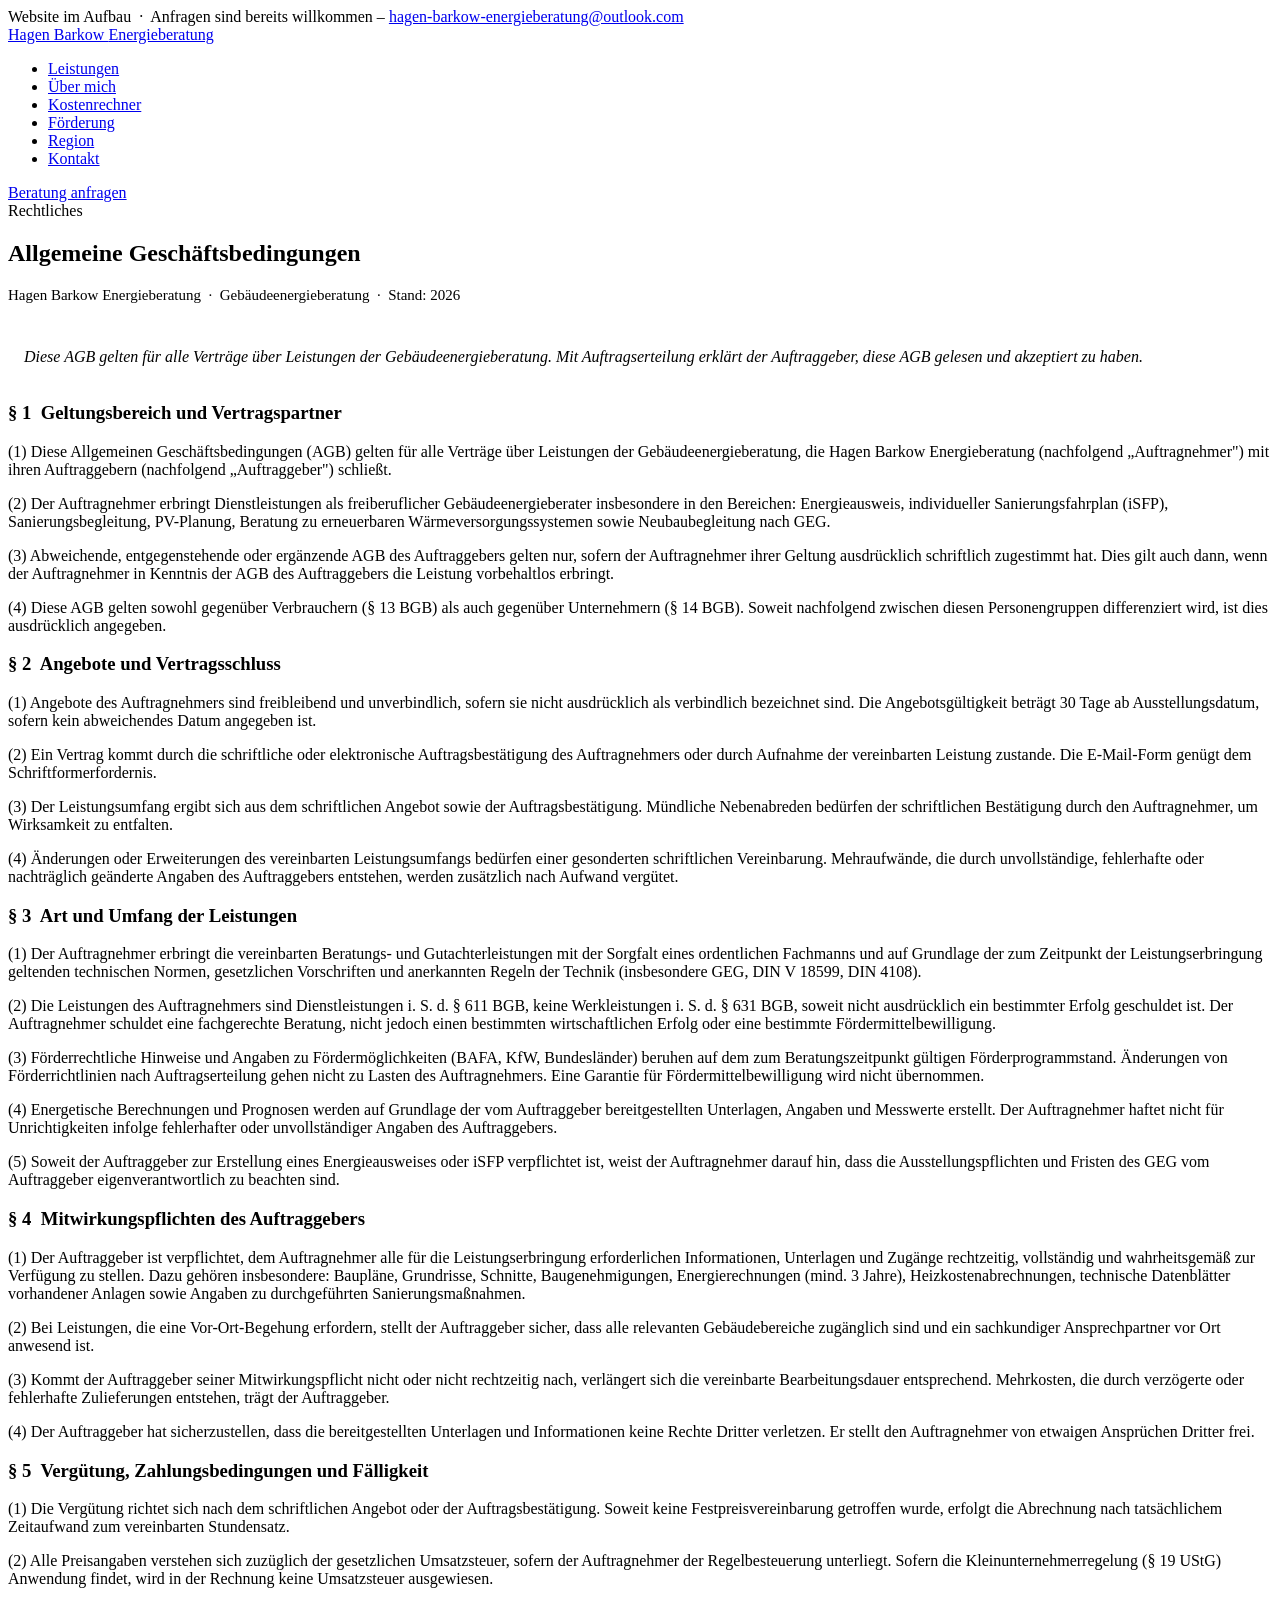
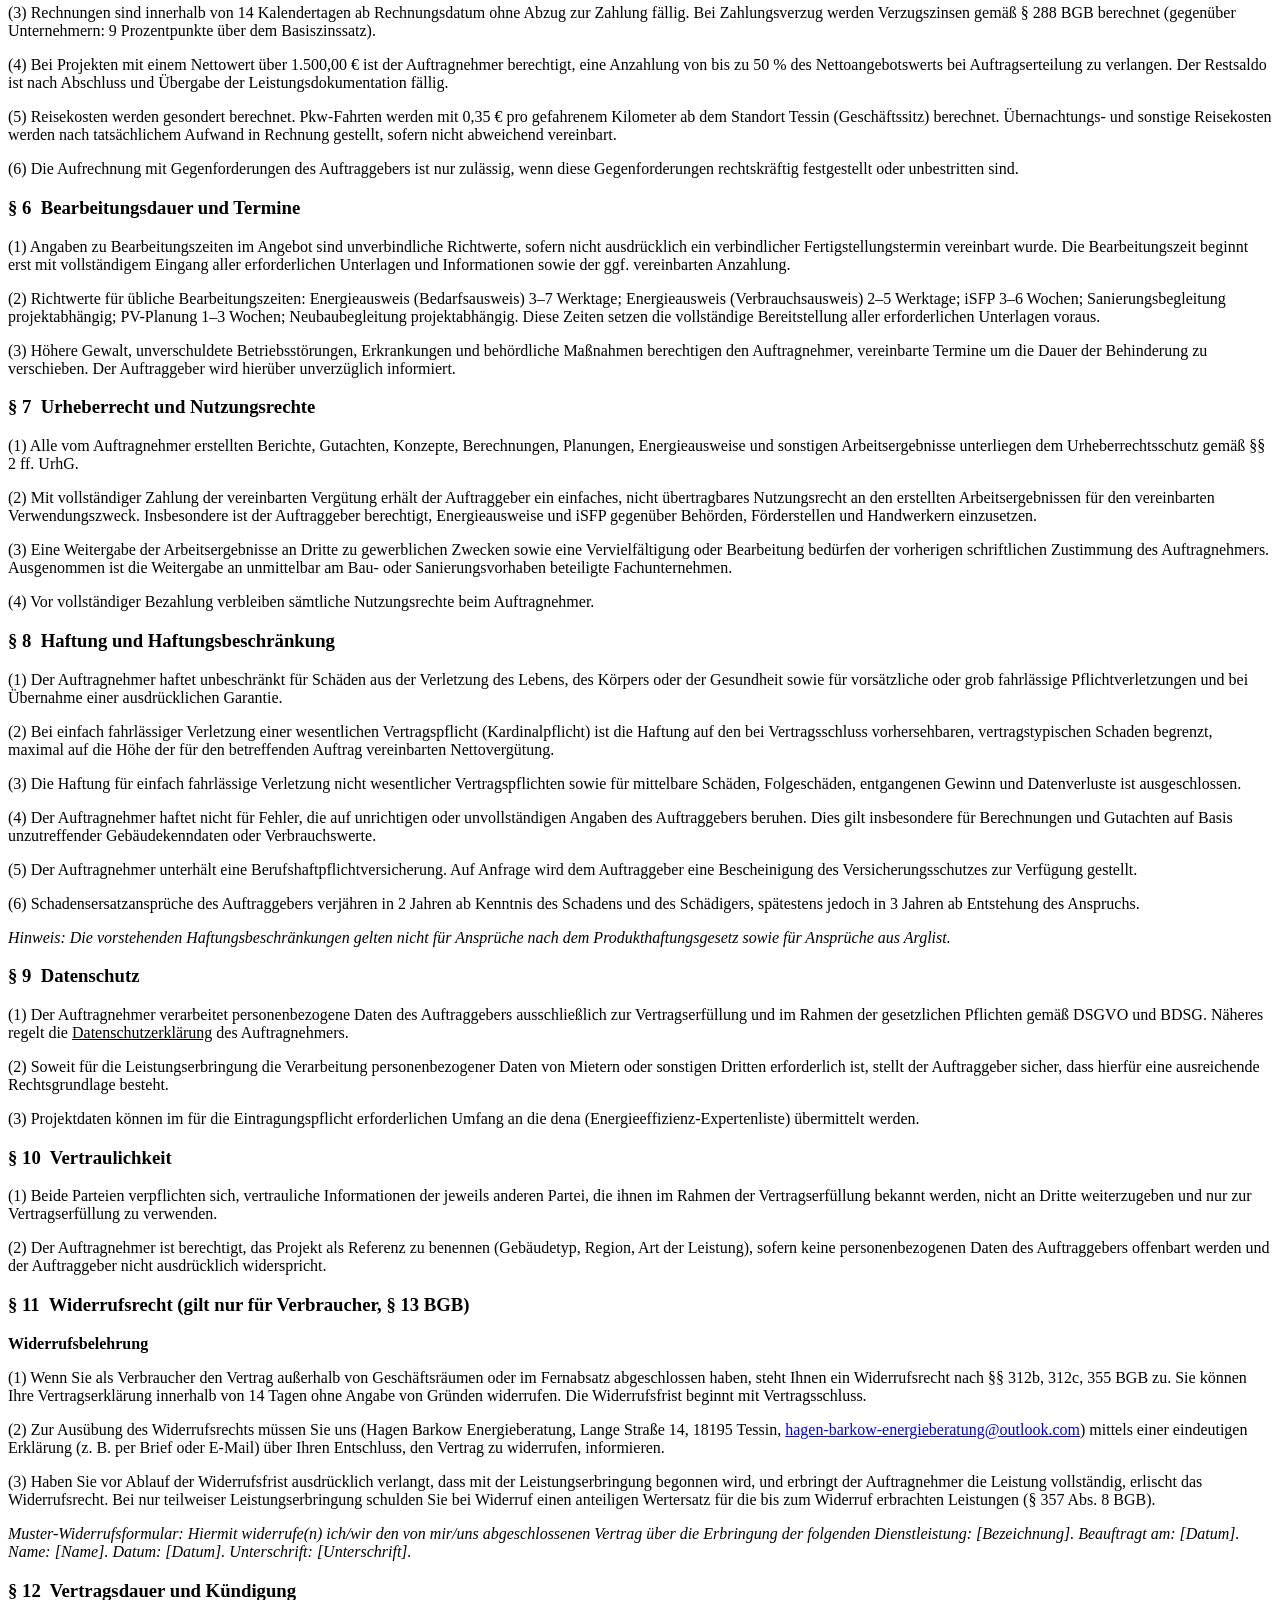
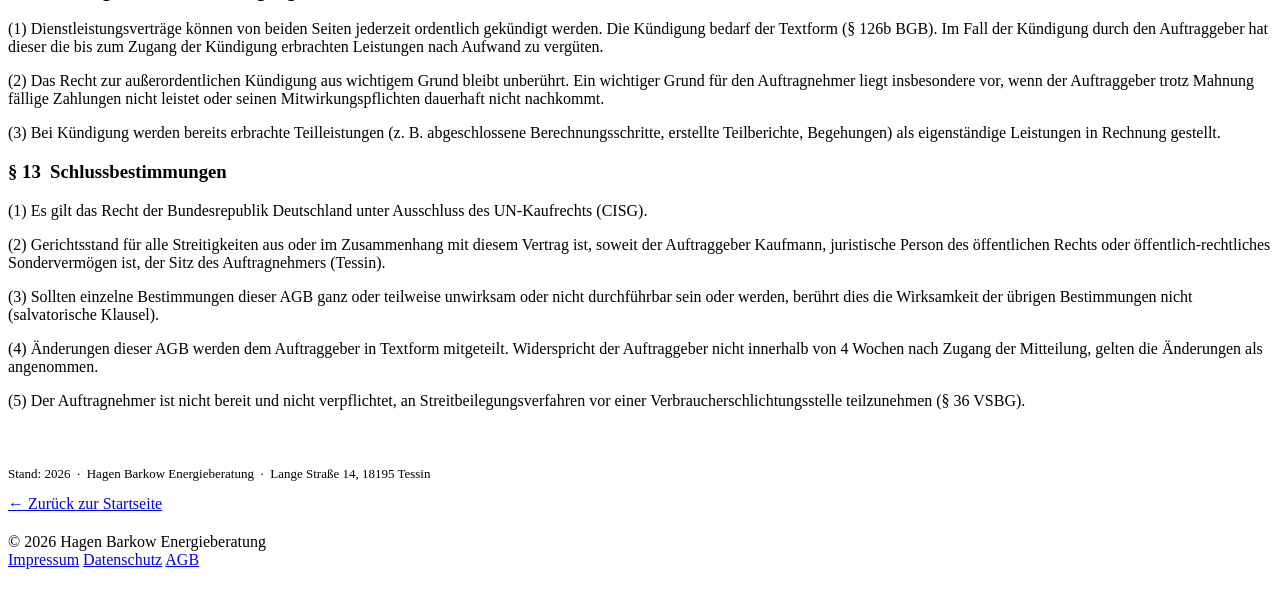
==== commit c9046b25: "Add files via upload" ====
--- a/agb.html
+++ b/agb.html
@@ -13,18 +13,14 @@
 
   <div class="site-banner">
     <span class="banner-dot"></span>
-    Website im Aufbau &nbsp;·&nbsp; Anfragen sind bereits willkommen – <a href="mailto:hagenbarkow@gmx.de">hagenbarkow@gmx.de</a>
+    Website im Aufbau &nbsp;·&nbsp; Anfragen sind bereits willkommen – <a href="mailto:hagen-barkow-energieberatung@outlook.com">hagen-barkow-energieberatung@outlook.com</a>
   </div>
 
   <nav id="navbar">
     <div class="container nav-inner">
       <a href="index.html" class="nav-logo">Hagen Barkow <span>Energieberatung</span></a>
-      <ul class="nav-links">
-        <li><a href="index.html#leistungen">Leistungen</a></li>
-        <li><a href="index.html#ueber-mich">Über mich</a></li>
-        <li><a href="index.html#kontakt">Kontakt</a></li>
-      </ul>
-      <a href="index.html#kontakt" class="btn btn-primary nav-cta">Beratung anfragen</a>
+      <ul class="nav-links"><li><a href="leistungen.html">Leistungen</a></li><li><a href="ueber-mich.html">Über mich</a></li><li><a href="kostenrechner.html">Kostenrechner</a></li><li><a href="foerderung.html">Förderung</a></li><li><a href="region.html">Region</a></li><li><a href="kontakt.html">Kontakt</a></li></ul>
+      <a href="kontakt.html" class="btn btn-primary nav-cta">Beratung anfragen</a>
     </div>
   </nav>
 
@@ -105,7 +101,7 @@
         <h3>§ 11 &nbsp;Widerrufsrecht (gilt nur für Verbraucher, § 13 BGB)</h3>
         <p><strong>Widerrufsbelehrung</strong></p>
         <p>(1) Wenn Sie als Verbraucher den Vertrag außerhalb von Geschäftsräumen oder im Fernabsatz abgeschlossen haben, steht Ihnen ein Widerrufsrecht nach §§ 312b, 312c, 355 BGB zu. Sie können Ihre Vertragserklärung innerhalb von 14 Tagen ohne Angabe von Gründen widerrufen. Die Widerrufsfrist beginnt mit Vertragsschluss.</p>
-        <p>(2) Zur Ausübung des Widerrufsrechts müssen Sie uns (Hagen Barkow Energieberatung, Lange Straße 14, 18195 Tessin, hagenbarkow@gmx.de) mittels einer eindeutigen Erklärung (z. B. per Brief oder E-Mail) über Ihren Entschluss, den Vertrag zu widerrufen, informieren.</p>
+        <p>(2) Zur Ausübung des Widerrufsrechts müssen Sie uns (Hagen Barkow Energieberatung, Lange Straße 14, 18195 Tessin, <a href="mailto:hagen-barkow-energieberatung@outlook.com">hagen-barkow-energieberatung@outlook.com</a>) mittels einer eindeutigen Erklärung (z. B. per Brief oder E-Mail) über Ihren Entschluss, den Vertrag zu widerrufen, informieren.</p>
         <p>(3) Haben Sie vor Ablauf der Widerrufsfrist ausdrücklich verlangt, dass mit der Leistungserbringung begonnen wird, und erbringt der Auftragnehmer die Leistung vollständig, erlischt das Widerrufsrecht. Bei nur teilweiser Leistungserbringung schulden Sie bei Widerruf einen anteiligen Wertersatz für die bis zum Widerruf erbrachten Leistungen (§ 357 Abs. 8 BGB).</p>
         <p><em>Muster-Widerrufsformular: Hiermit widerrufe(n) ich/wir den von mir/uns abgeschlossenen Vertrag über die Erbringung der folgenden Dienstleistung: [Bezeichnung]. Beauftragt am: [Datum]. Name: [Name]. Datum: [Datum]. Unterschrift: [Unterschrift].</em></p>
 
@@ -141,11 +137,5 @@
       </div>
     </div>
   </footer>
-
-  <script>
-    window.addEventListener('scroll', () => {
-      document.getElementById('navbar').classList.toggle('scrolled', window.scrollY > 40);
-    });
-  </script>
-</body>
-</html>
+  <script src="site.js"></script>
+</body></html>
